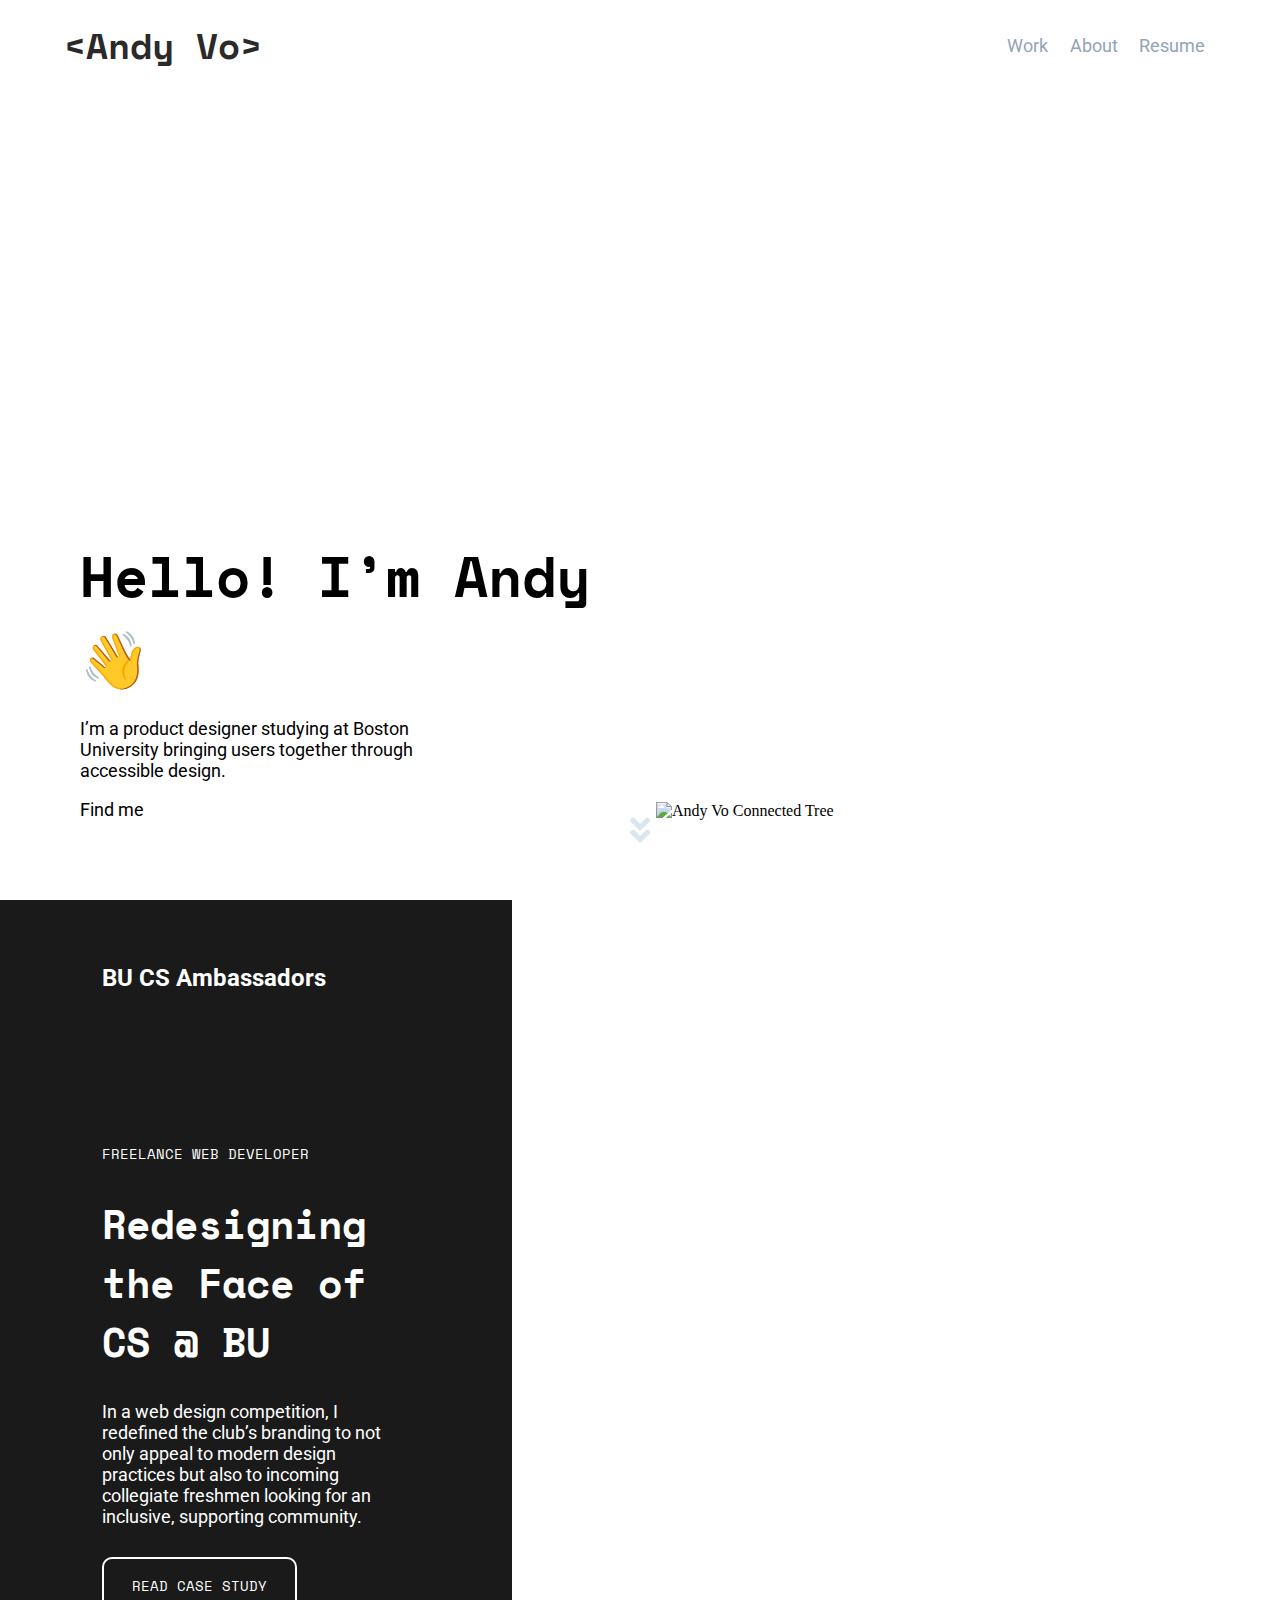
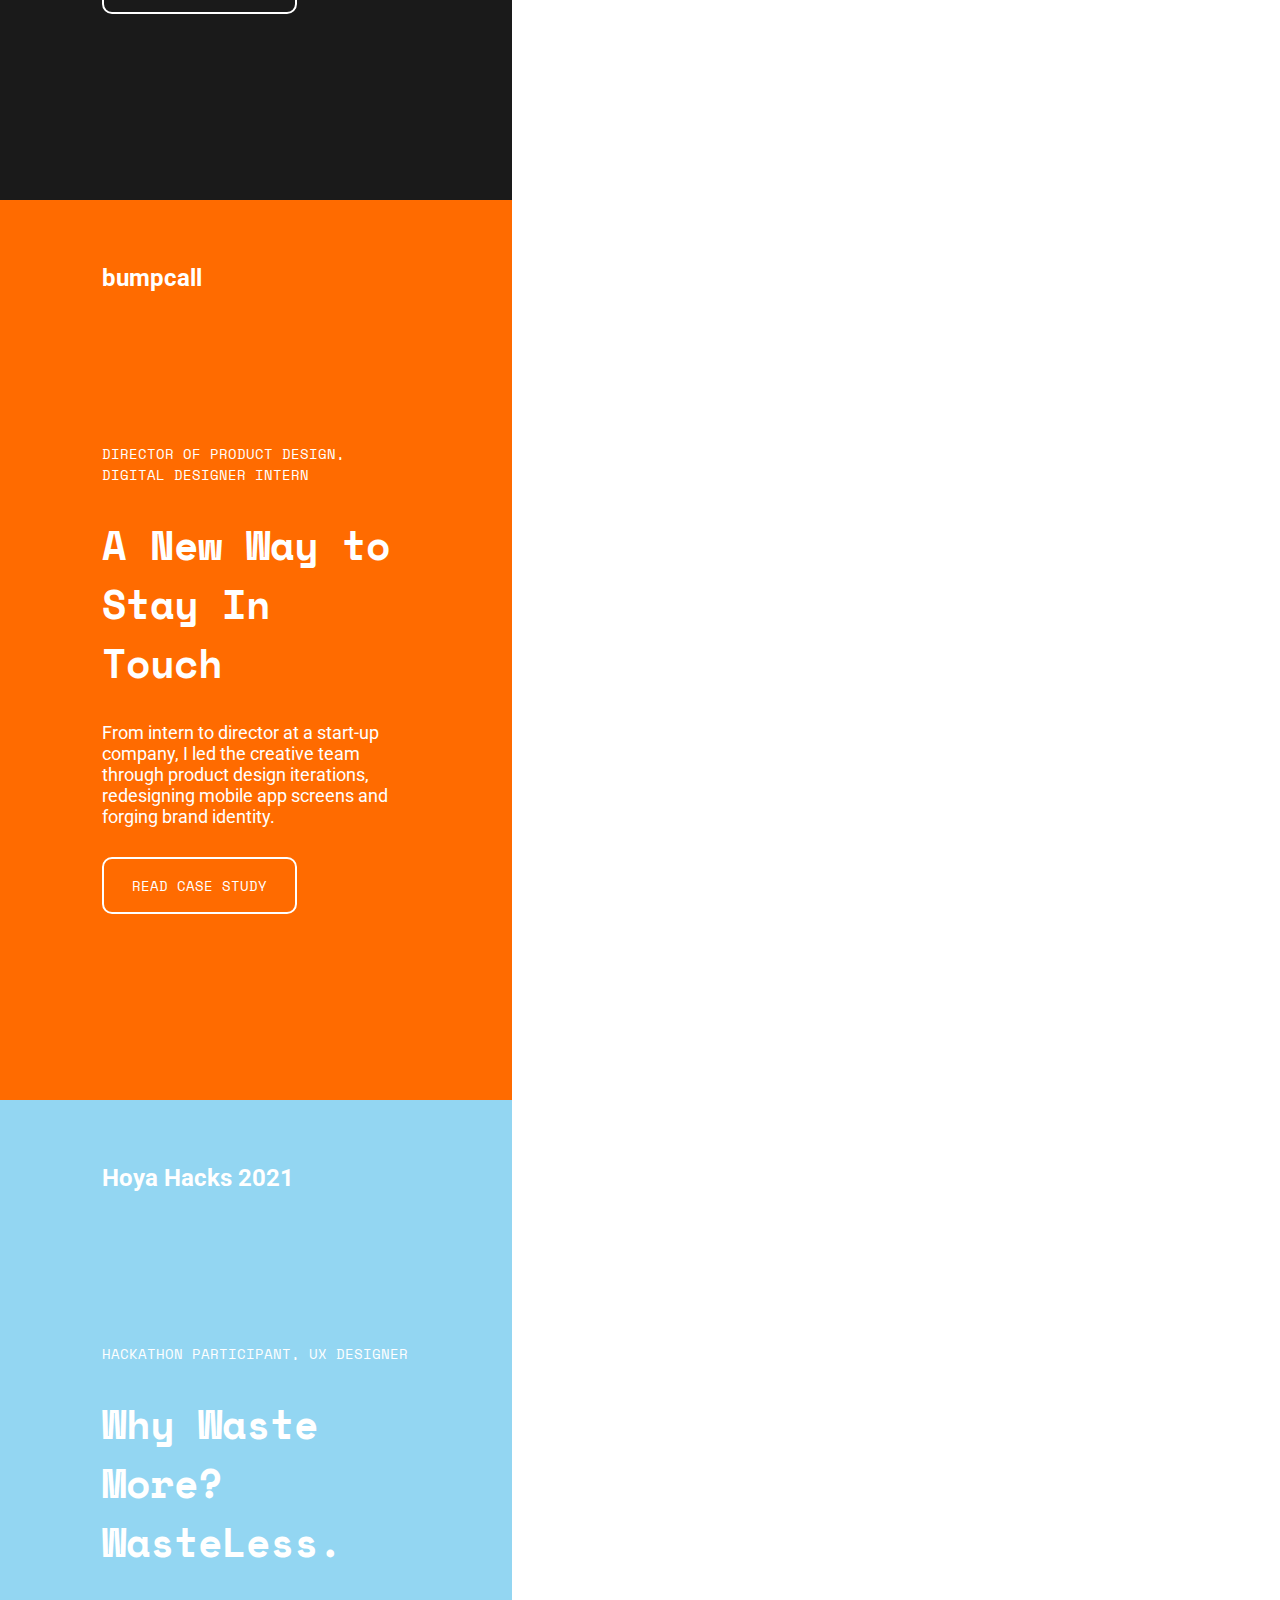
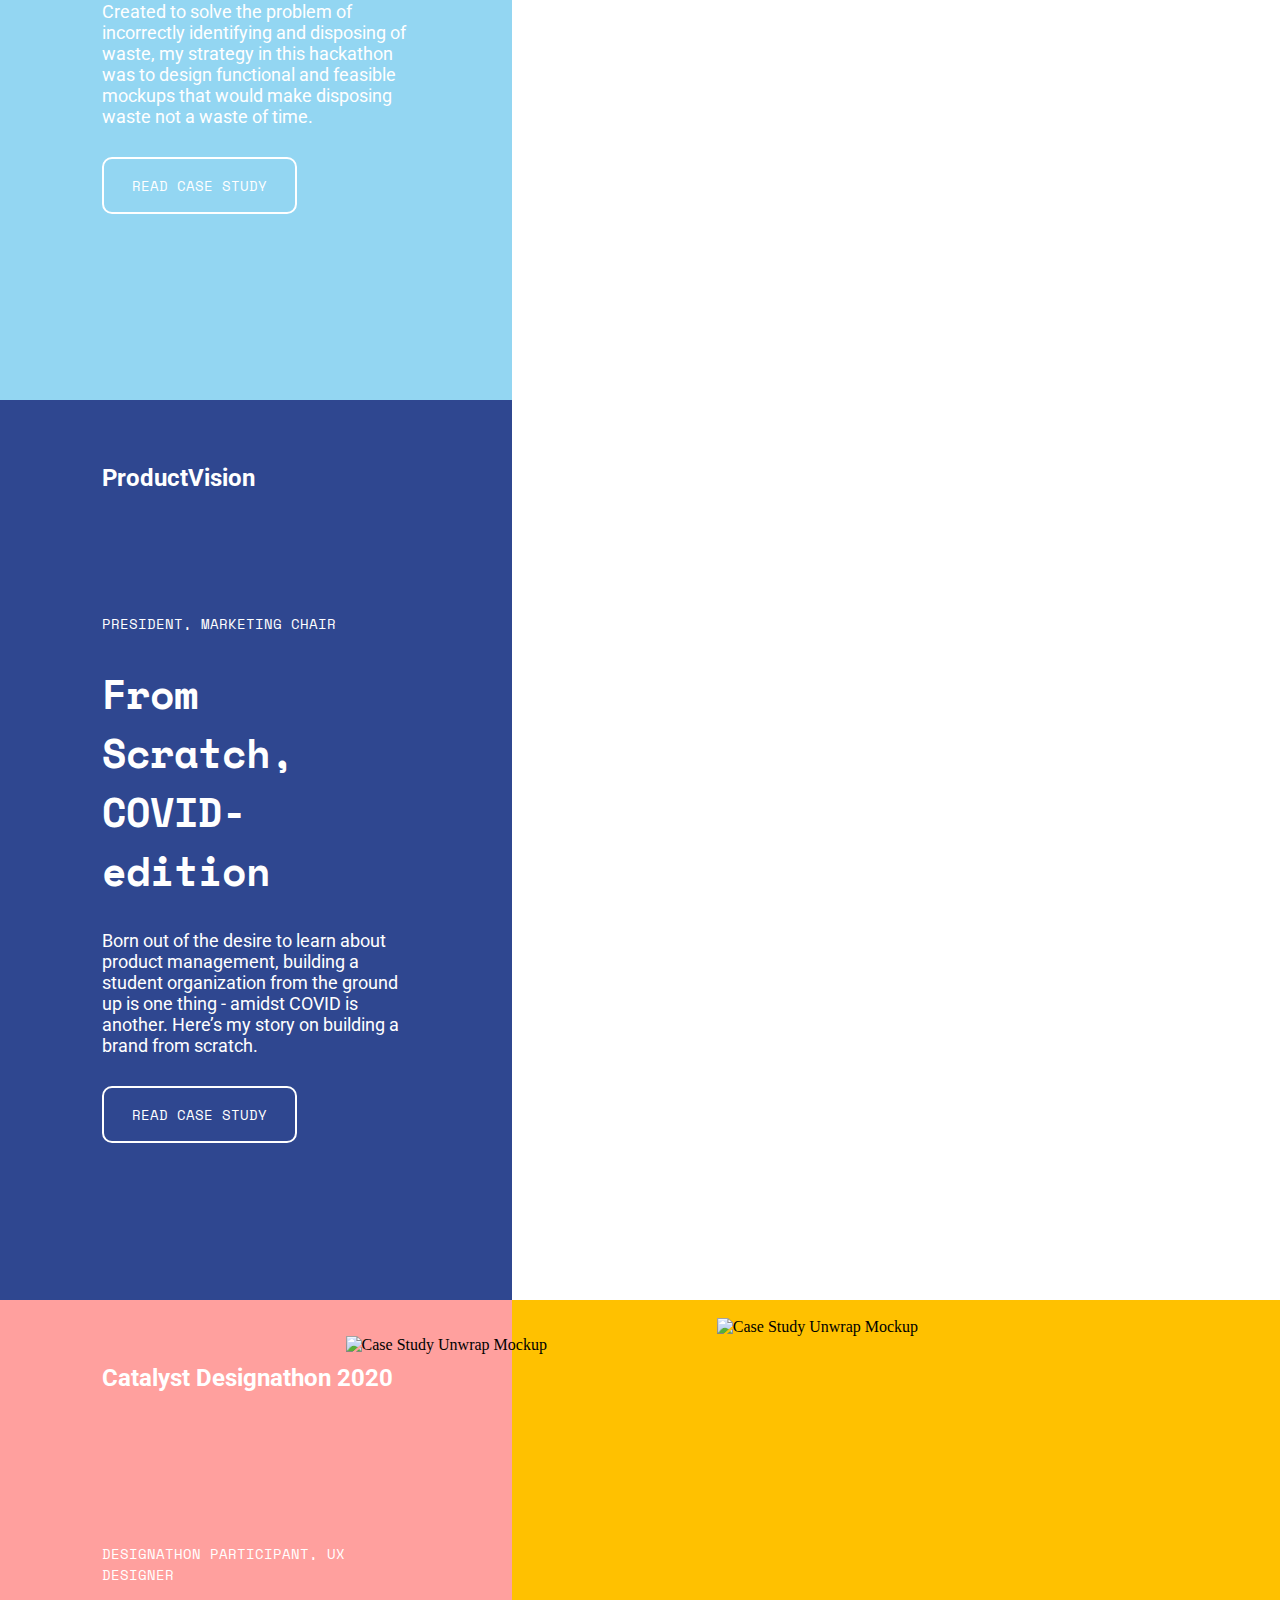
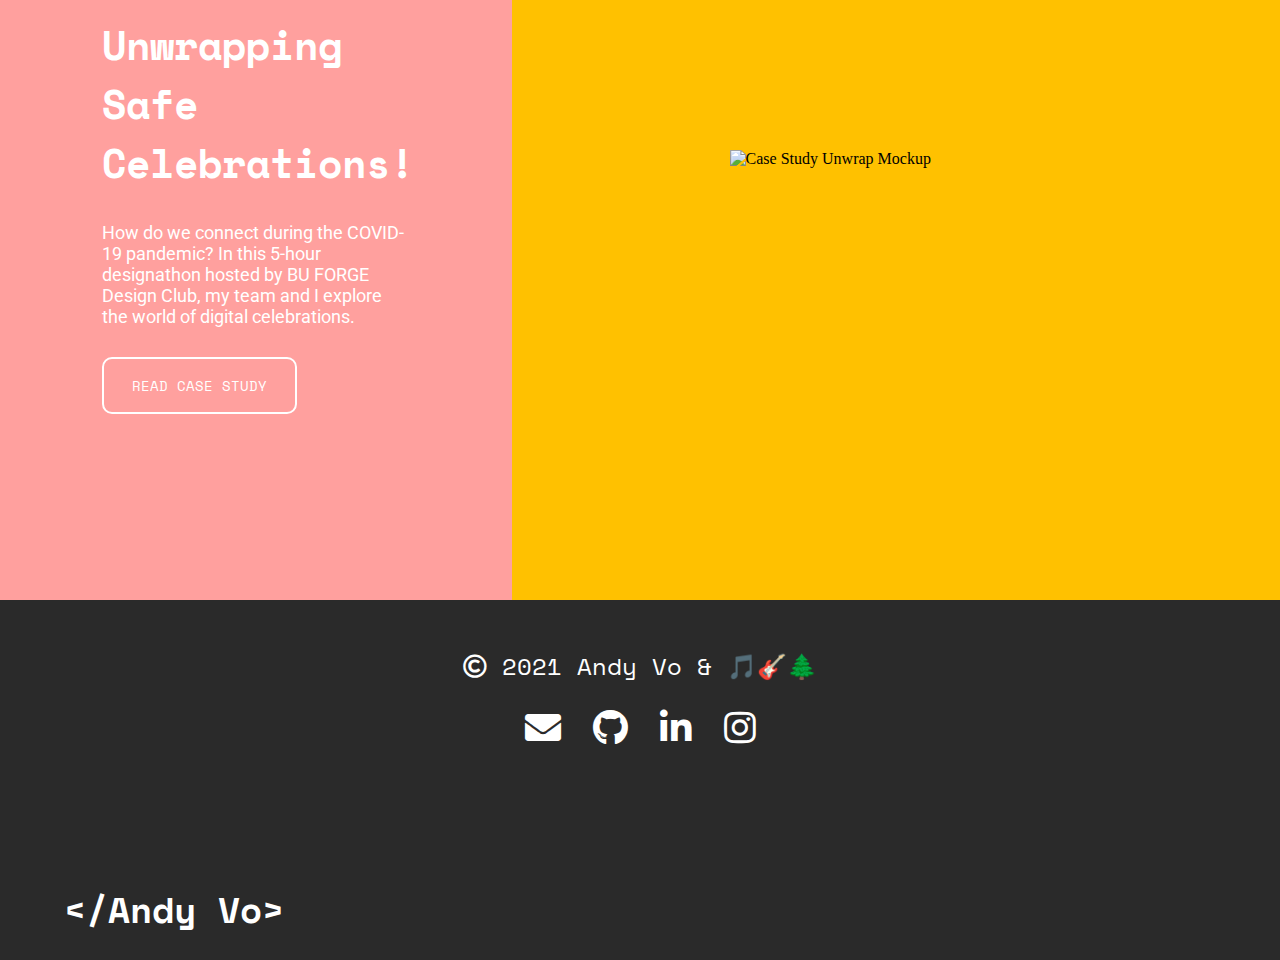
==== static/html/index.html @ 43b3dcf6 "footer++" ====
<!DOCTYPE html>
<html lang="en">
<head>
    <meta charset="UTF-8">
    <meta http-equiv="X-UA-Compatible" content="IE=edge">
    <meta name="viewport" content="width=device-width, initial-scale=1.0">
    <title>Andy Vo</title>
    <meta name="description" content="Andy Vo is a Product/UX Designer and Front-End Developer studying Computer Science at Boston University, passionate about creating experiences that bring users together through accessible design.">
    <!-- facebook tags -->
    <meta property="og:title" content="Andy Vo">
    <meta property="og:description" content="Andy Vo is a Product/UX Designer and Front-End Developer studying Computer Science at Boston University, passionate about creating experiences that bring users together through accessible design.">
    <meta property="og:image" content="https://drive.google.com/file/d/1u5vTQn9-uYoThbWux5g0MjbHYaKIH7hP/view?usp=sharing">
    <!-- twitter tags -->
    <meta name="twitter:card" content="summary_large_image">
    <meta property="twitter:title" content="Andy Vo">
    <meta property="twitter:description" content="Andy Vo is a Product/UX Designer and Front-End Developer studying Computer Science at Boston University, passionate about creating experiences that bring users together through accessible design.">
    <meta property="twitter:image" content="https://drive.google.com/file/d/17TrFxM-U0b-KrE-b91iDm38GZYnRolYh/view?usp=sharing">
    <!-- for mobile themes i think -->
    <meta name="theme-color" content="#2A2A2A">

    <!-- main css -->
    <link rel="stylesheet" href="/static/css/main.css">
    <!-- space mono and roboto pairing -->
    <link rel="preconnect" href="https://fonts.gstatic.com">
    <link href="https://fonts.googleapis.com/css2?family=Roboto:wght@400;700&family=Space+Mono:wght@400;700&display=swap" rel="stylesheet">
    <!-- favicon stuffs -->
    <link rel="shortcut icon" type="image/png" href="/images/andyvo_logo.png">
    <link rel="apple-touch-icon" type="image/png" href="/images/andyvo_logo.png">
    <link rel="mask-icon" type="image/png" href="/images/andyvo_logo.png">

    <link rel="stylesheet" href="https://cdnjs.cloudflare.com/ajax/libs/font-awesome/5.13.0/css/all.min.css">
</head>
<body>
    <nav>
        <!-- andy vo html tag logo -->
        <div class="logo">
            <a href="#">&lt;Andy Vo&gt;</a>
        </div>
        <div class="hamburger">
            <div class="hamburgerline1"></div>
            <div class="hamburgerline2"></div>
            <div class="hamburgerline3"></div>
        </div>
        <ul class="menu">
            <li class="item"><a href="/static/html/work.html">Work</a></li>
            <li class="item"><a href="/static/html/about.html">About</a></li>
            <li class="item"><a href="#">Resume</a></li>
        </ul>
    </nav>

    <section class="hero">
        <div class="hero_text">
            <h1>Hello! I’m Andy 👋</h1>
            <br>
            <div class="hero_subtext">
                <p>I’m a product designer studying at Boston University bringing users together through accessible design.</p>
                <br>
                <!-- animated typewriter effect for fun -->
                <p>Find me <span class="typewriter" data-wait="3000" data-words='["climbing trees!", "programming web and mobile apps!", "turning imagination into creation!", "cooking for my food insta!", "exploring Figma, Boston, and the world!"]'></span></p>
            </div>
        </div>
        <div class="hero_img">
            <img src="/images/full_tree.svg" type="image/svg" alt="Andy Vo Connected Tree">
        </div>
        <!-- click to scroll to first casestudy -->
        <div class="scrollDown"><a href="#study1"><i class="fas fa-angle-double-down"></i></a></div>
    </section>

    <section class="casestudy" id="study1">
        <div class="casestudy_info" id="study1_card">
            <h4>BU CS Ambassadors</h4>
            <div class="casestudy_info_card_padding">
                <div class="casestudy_info_card">
                    <h5 class="casestudy_position">Freelance Web Developer</h5>
                    <h2 class="casestudy_title">Redesigning the Face of CS @ BU</h2>
                    <p class="casestudy_summary">In a web design competition, I redefined the club’s branding to not only appeal to modern design practices but also to incoming collegiate freshmen looking for an inclusive, supporting community.</p>
                    <button class="casestudy_btn" type="button" id="casestudy_bucsa"><h5>Read Case Study</h5></button>
                </div>
            </div>
        </div>
    </section>

    <section class="casestudy" id="study2">
        <div class="casestudy_info" id="study2_card">
            <h4>bumpcall</h4>
            <div class="casestudy_info_card_padding">
                <div class="casestudy_info_card">
                    <h5 class="casestudy_position">Director of Product Design, Digital Designer Intern</h5>
                    <h2 class="casestudy_title">A New Way to Stay In Touch</h2>
                    <p class="casestudy_summary">From intern to director at a start-up company, I led the creative team through product design iterations, redesigning mobile app screens and forging brand identity.</p>
                    <button class="casestudy_btn" type="button" id="casestudy_bumpcall"><h5>Read Case Study</h5></button>
                </div>
            </div>
        </div>
    </section>

    <section class="casestudy" id="study3">
        <div class="casestudy_info" id="study3_card">
            <h4>Hoya Hacks 2021</h4>
            <div class="casestudy_info_card_padding">
                <div class="casestudy_info_card">
                    <h5 class="casestudy_position">Hackathon Participant, UX Designer</h5>
                    <h2 class="casestudy_title">Why Waste More? WasteLess.</h2>
                    <p class="casestudy_summary">Created to solve the problem of incorrectly identifying and disposing of waste, my strategy in this hackathon was to design functional and feasible mockups that would make disposing waste not a waste of time.</p>
                    <button class="casestudy_btn" type="button" id="casestudy_wasteless"><h5>Read Case Study</h5></button>
                </div>
            </div>
        </div>
    </section>

    <section class="casestudy" id="study4">
        <div class="casestudy_info" id="study4_card">
            <h4>ProductVision</h4>
            <div class="casestudy_info_card_padding">
                <div class="casestudy_info_card">
                    <h5 class="casestudy_position">President, Marketing Chair</h5>
                    <h2 class="casestudy_title">From Scratch, COVID-edition</h2>
                    <p class="casestudy_summary">Born out of the desire to learn about product management, building a student organization from the ground up is one thing - amidst COVID is another. Here’s my story on building a brand from scratch.</p>
                    <button class="casestudy_btn" type="button" id="casestudy_productvision"><h5>Read Case Study</h5></button>
                </div>
            </div>
        </div>
    </section>

    <section class="casestudy" id="study5">
        <div class="casestudy_info" id="study5_card">
            <h4>Catalyst Designathon 2020</h4>
            <div class="casestudy_info_card_padding">
                <div class="casestudy_info_card">
                    <h5 class="casestudy_position">Designathon Participant, UX Designer</h5>
                    <h2 class="casestudy_title">Unwrapping Safe Celebrations!</h2>
                    <p class="casestudy_summary">How do we connect during the COVID-19 pandemic? In this 5-hour designathon hosted by BU FORGE Design Club, my team and I explore the world of digital celebrations.</p>
                    <button class="casestudy_btn" type="button" id="casestudy_unwrap"><h5>Read Case Study</h5></button>
                </div>
            </div>
        </div>
        <!-- parallax rellax -->
        <div class="casestudy_unwrap_pic unwrap_phone1 rellax" data-rellax-speed="-2">
            <img src="/images/unwrap_phone1.png" alt="Case Study Unwrap Mockup">
        </div>
        <div class="casestudy_unwrap_pic unwrap_phone2 rellax" data-rellax-speed="-2">
            <img src="/images/unwrap_phone2.png" alt="Case Study Unwrap Mockup">
        </div>
        <div class="casestudy_unwrap_pic unwrap_phone3 rellax" data-rellax-speed="-2">
            <img src="/images/unwrap_phone3.png" alt="Case Study Unwrap Mockup">
        </div>
    </section>

    <footer>
        <div class="copyright">
            <p class="copyright_text"><i class="far fa-copyright"></i> 2021 Andy Vo & 🎵🎸🌲</p>
            <div class="socials">
                <a href="mailto:andyvo@bu.edu" class="social_link mail" target="_blank"><i class="fas fa-envelope"></i></a>
                <a href="https://github.com/andyyvo/avoportfolio" class="social_link github"><i class="fab fa-github"></i></a>
                <a href="https://www.linkedin.com/in/andyyvo/" class="social_link linkedin" target="_blank"><i class="fab fa-linkedin-in"></i></a>
                <a href="https://www.instagram.com/andyy.vo/" class="social_link insta" target="_blank"><i class="fab fa-instagram"></i></a>
            </div>
        </div>
        <!-- closing html tag as logo -->
        <div class="logo">
            <a href="#">&lt;/Andy Vo&gt;</a>
        </div>
    </footer>

    <script src="/static/js/script.js"></script>
    <script src="/static/js/pages.js"></script>
    <script src="/static/js/rellax.min.js"></script>
    <script src="/static/js/rellax_script.js"></script>
</body>
</html>
---- static/css/main.css ----
.hero {
  width: 100%;
  height: 90vh;
  max-height: 90vh;
  padding: 0 5rem 5rem;
  display: flex;
  align-items: flex-end;
  z-index: 2;
}

.hero_text {
  width: 45vw;
}

.hero_subtext {
  width: 32vw;
}

.hero_img {
  text-align: center;
}

.hero_img img {
  width: 80%;
  height: auto;
  user-select: none;
  -moz-user-select: none;
  -webkit-user-drag: none;
  -webkit-user-select: none;
  pointer-events: none;
}

@media screen and (min-width: 1600px) {
  .hero_img {
    width: 80%;
    height: auto;
  }
}

.typewriter > .typewriter_text {
  border-right: 0.2rem solid #2A2A2A;
}

.scrollDown {
  position: absolute;
  font-size: 2rem;
  color: #DAE5F1;
  bottom: 50px;
  margin-left: auto;
  margin-right: auto;
  left: 0;
  right: 0;
  text-align: center;
  animation: chevronFade 2s ease-in-out infinite;
}

.scrollDown a, .scrollDown a:visited {
  text-decoration: none;
  color: #DAE5F1;
}

@keyframes chevronFade {
  0% {
    opacity: 0;
    bottom: 50px;
  }
  20% {
    opacity: 1;
  }
  100% {
    opacity: 0;
    bottom: 40px;
  }
}

@media screen and (max-width: 1023px) {
  .scrollDown {
    display: none;
  }
  .hero {
    display: block;
  }
  .hero_text, .hero_subtext {
    width: 100%;
  }
  .hero_img {
    margin-top: 2rem;
  }
  .hero_img img {
    max-width: 60%;
  }
}

@media screen and (max-width: 879px) {
  .hero_img img {
    max-width: 65%;
  }
}

.casestudy {
  background-color: #FFF;
  width: 100%;
  height: 100vh;
  position: relative;
}

#study1 {
  background-image: url(/images/casestudy_bucsa.png);
  background-attachment: fixed;
  background-repeat: no-repeat;
  background-size: cover;
  background-position: right;
  pointer-events: none;
  z-index: 2;
}

#study2 {
  background-image: url(/images/casestudy_bumpcall.png);
  background-attachment: fixed;
  background-repeat: no-repeat;
  background-size: cover;
  background-position: right;
  pointer-events: none;
  z-index: 2;
}

#study3 {
  background-image: url(/images/casestudy_wasteless.png);
  background-attachment: fixed;
  background-repeat: no-repeat;
  background-size: cover;
  background-position: right;
  pointer-events: none;
  z-index: 2;
}

#study4 {
  background-image: url(/images/casestudy_productvision.png);
  background-attachment: fixed;
  background-repeat: no-repeat;
  background-size: cover;
  background-position: right;
  pointer-events: none;
  z-index: 2;
}

#study5 {
  background-color: #FFC100;
  background-attachment: fixed;
  background-repeat: no-repeat;
  background-size: cover;
  background-position: right;
  pointer-events: none;
  z-index: 1;
  overflow-x: hidden;
  overflow-y: hidden;
}

.casestudy_info {
  pointer-events: all;
  position: absolute;
  width: 40vw;
  height: 100%;
  padding: 5% 8%;
}

#study1_card {
  background-color: #1A1A1A;
  color: #FFF;
}

#study2_card {
  background-color: #FF6B00;
  color: #FFF;
}

#study3_card {
  background-color: rgba(135, 209, 241, 0.9);
  color: #FFF;
}

#study4_card {
  background-color: #2F4790;
  color: #FFF;
}

#study5_card {
  background-color: #FFA09E;
  color: #FFF;
}

.casestudy_info_card_padding {
  width: 100%;
  height: 100%;
  display: flex;
  align-items: center;
}

.casestudy_info_card *:not(:last-child) {
  margin-bottom: 1.875rem;
}

.casestudy_btn {
  background-color: transparent;
  border: 2px solid #FFF;
  border-radius: 10px;
  padding: 1rem 1.75rem;
  text-align: center;
  display: inline-block;
  color: #FFF;
  cursor: pointer;
  transition: all 200ms ease-in;
}

.casestudy_btn:hover, .casestudy_btn:focus {
  background-color: #FFF;
  color: #2A2A2A;
  box-shadow: 0px 10px 15px rgba(100, 100, 100, 0.25);
}

.casestudy_btn:hover h5, .casestudy_btn:focus h5 {
  font-weight: 700;
}

.casestudy_unwrap_pic {
  position: absolute;
  display: block;
}

.casestudy_unwrap_pic img {
  width: 36rem;
  height: auto;
}

.unwrap_phone1 {
  top: 2%;
  left: 56%;
}

.unwrap_phone2 {
  top: 4%;
  left: 27%;
}

.unwrap_phone3 {
  top: 50%;
  left: 57%;
}

@media screen and (min-width: 1600px) {
  .casestudy_unwrap_pic > img {
    width: 50rem;
  }
}

@media screen and (max-width: 1023px) {
  .casestudy_info {
    width: 100%;
  }
  #study1_card {
    background-color: rgba(26, 26, 26, 0.85);
  }
  #study2_card {
    background-color: rgba(255, 107, 0, 0.8);
  }
  #study3_card {
    background-color: rgba(135, 209, 241, 0.9);
  }
  #study4_card {
    background-color: rgba(47, 71, 144, 0.8);
  }
  #study5 {
    background-image: url(/images/casestudy_unwrap.png);
    z-index: 2;
  }
  #study5 .casestudy_unwrap_pic, #study5 .unwrap_phone1, #study5 .unwrap_phone2, #study5 .unwrap_phone3 {
    display: none;
  }
  #study5_card {
    background-color: rgba(255, 160, 158, 0.8);
  }
}

* {
  box-sizing: border-box;
  padding: 0;
  margin: 0;
  min-width: 0;
  min-height: 0;
}

html {
  scroll-behavior: smooth;
  overflow-x: hidden;
}

body {
  overflow-x: hidden;
}

h1 {
  font-family: "Space Mono", monospace;
  font-size: 3.5rem;
  font-weight: 700;
}

h2 {
  font-family: "Space Mono", monospace;
  font-size: 2.5rem;
  font-weight: 700;
}

@media screen and (min-width: 1600px) {
  h2 {
    font-size: 3rem;
  }
}

h3 {
  font-family: "Roboto", sans-serif;
  font-size: 2.25rem;
  font-weight: 400;
}

h4 {
  font-family: "Roboto", sans-serif;
  font-size: 1.5rem;
  font-weight: 700;
}

h5 {
  font-family: "Space Mono", monospace;
  font-size: 0.875rem;
  font-weight: 400;
  text-transform: uppercase;
}

p {
  font-family: "Roboto", sans-serif;
  font-size: 1.125rem;
  font-weight: 400;
}

nav {
  min-height: 80px;
  height: 10vh;
  display: flex;
  justify-content: space-around;
  align-items: center;
  background-color: #FFF;
  gap: 40rem;
  padding: 0 5%;
}

nav li {
  list-style: none;
  font-family: "Roboto", sans-serif;
  font-size: 1.125rem;
  font-weight: 400;
}

nav li a, nav li a:visited {
  text-decoration: none;
  color: #93A3B7;
}

nav .logo a, nav .logo a:visited {
  text-decoration: none;
  color: #2A2A2A;
}

.menu li a {
  transition: all 200ms ease-in;
}

.menu li a:hover, .menu li a:focus {
  color: #3D75B7;
}

.item.active {
  font-weight: 700;
}

.item.active a {
  color: #2A2A2A;
}

.logo {
  font-family: "Space Mono", monospace;
  font-size: 2.25rem;
  font-weight: 700;
  width: 40%;
}

.menu {
  display: flex;
  justify-content: space-around;
  width: 30%;
}

.hamburger {
  display: none;
  cursor: pointer;
}

.hamburger div {
  width: 40px;
  height: 4px;
  background-color: #2A2A2A;
  margin: 5px;
  transition: all 0.5s ease;
}

@media screen and (max-width: 1023px) {
  nav {
    gap: 0;
  }
  .logo {
    width: 100%;
  }
  .menu {
    position: absolute;
    width: 100%;
    height: 90vh;
    top: 10vh;
    background-color: #2A2A2A;
    display: flex;
    flex-direction: column;
    align-items: center;
    transform: translateX(100%);
    transition: transform 0.5s ease-in;
  }
  .menu li {
    opacity: 0;
  }
  .menu li a {
    color: #FFF;
    font-weight: 700;
    text-decoration: none;
    transition: all 300ms ease-in;
  }
  .menu li a:hover, .menu li a:focus {
    color: #FFF;
    text-decoration: underline;
  }
  .hamburger {
    display: block;
  }
}

.nav-active {
  transform: translateX(0%);
}

@keyframes navLinkFade {
  from {
    opacity: 0;
    transform: translateX(50px);
  }
  to {
    opacity: 1;
    transform: translateX(0px);
  }
}

.toggle .hamburgerline1 {
  transform: rotate(-45deg) translate(-5px, 6px);
}

.toggle .hamburgerline2 {
  opacity: 0;
}

.toggle .hamburgerline3 {
  transform: rotate(45deg) translate(-6px, -7px);
}

footer {
  position: relative;
  width: 100%;
  height: 40vh;
  background-color: #2A2A2A;
  color: #FFF;
  padding: 3rem 5% 0;
}

footer .logo {
  width: auto;
  position: absolute;
  bottom: 1.5rem;
}

footer a, footer a:visited {
  text-decoration: none;
  color: #FFF;
  font-feature-settings: "calt" 0;
}

.copyright {
  text-align: center;
}

.copyright p {
  font-size: 1.5rem;
}

.copyright_text {
  font-family: "Space Mono", monospace;
  margin-bottom: 1.5rem;
}

.socials {
  display: flex;
  align-items: center;
  justify-content: center;
  font-size: 2.25rem;
  gap: 2rem;
}

.social_link {
  transition: all 200ms ease;
}

.social_link:hover {
  transform: scale(1.25);
  text-shadow: 0px 10px 15px rgba(120, 120, 120, 0.35);
}

.social_link.mail:hover {
  color: #FF7262;
}

.social_link.github:hover {
  color: #FCCC63;
}

.social_link.linkedin:hover {
  color: #1ABCFE;
}

.social_link.insta:hover {
  color: #A259FF;
}

@media screen and (max-width: 1023px) {
  footer .logo {
    font-size: 1.5rem;
  }
  .copyright p {
    font-size: 2vw;
  }
}
/*# sourceMappingURL=main.css.map */
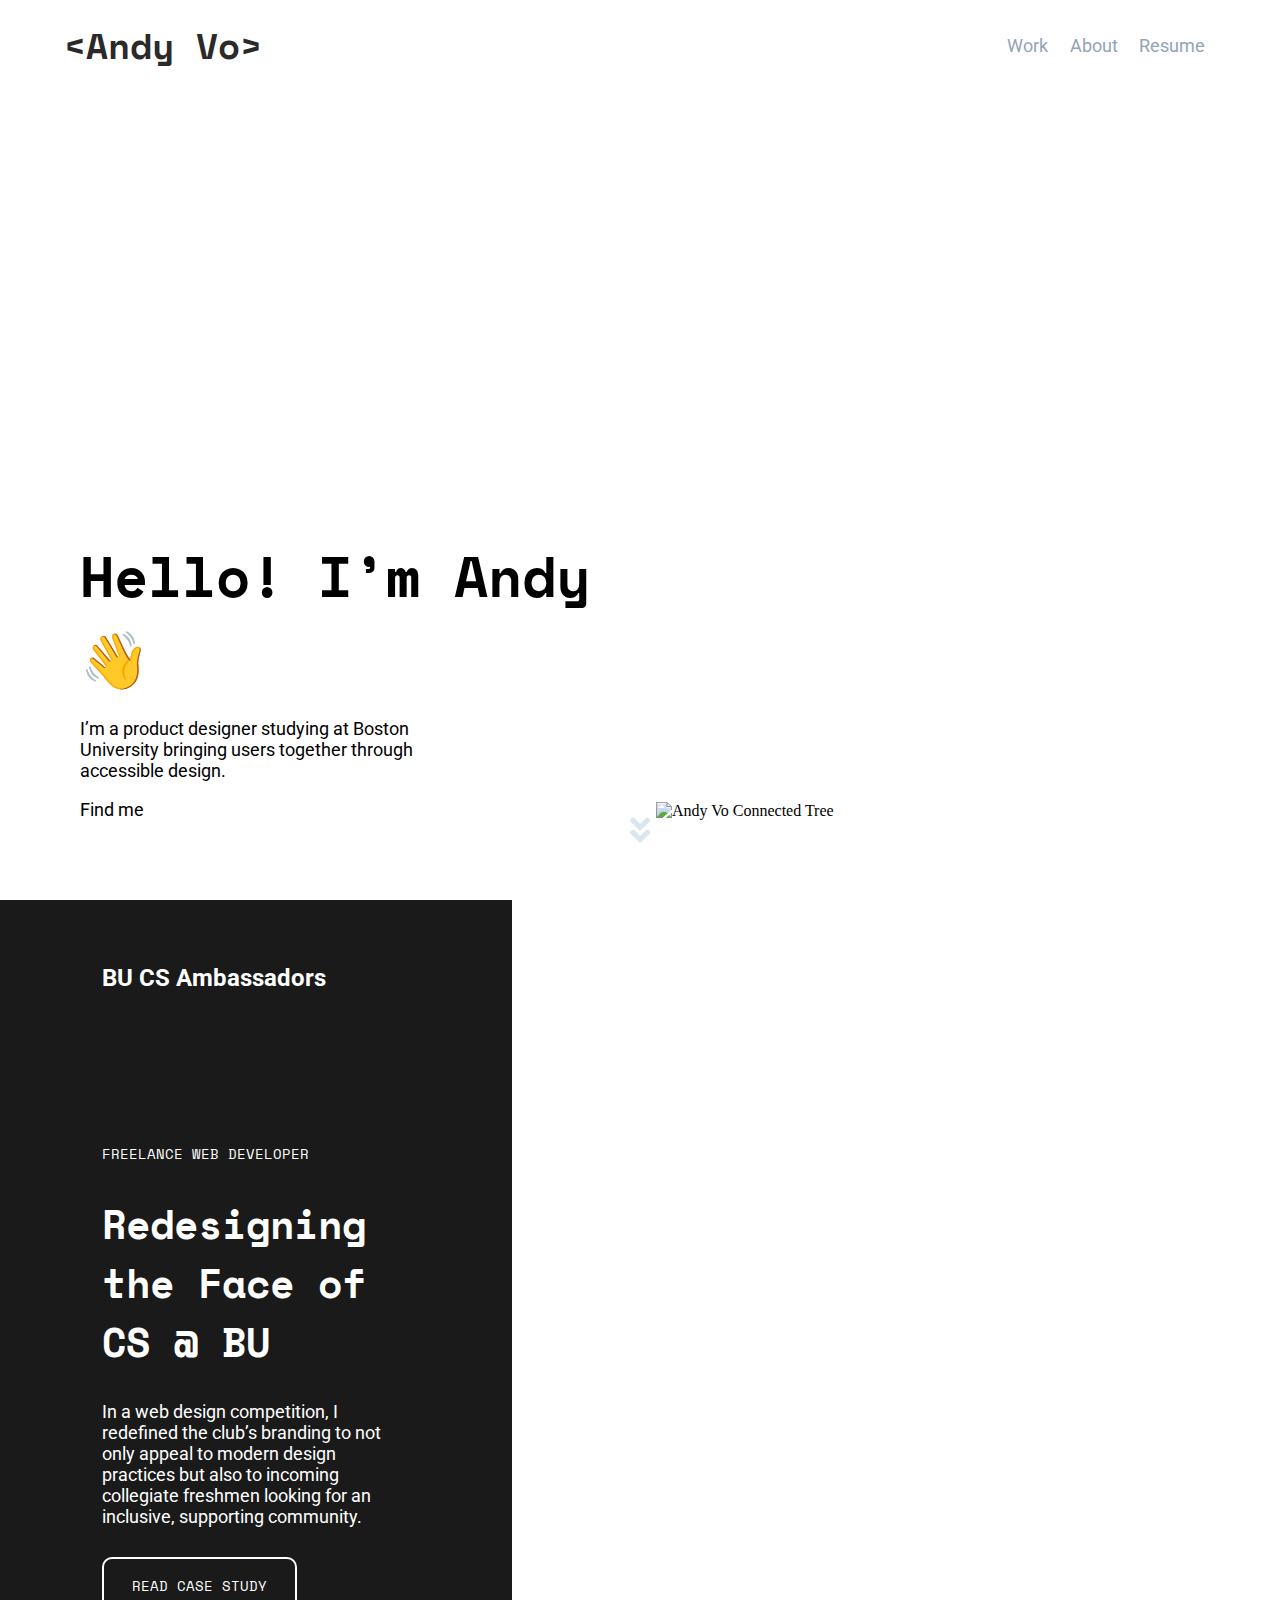
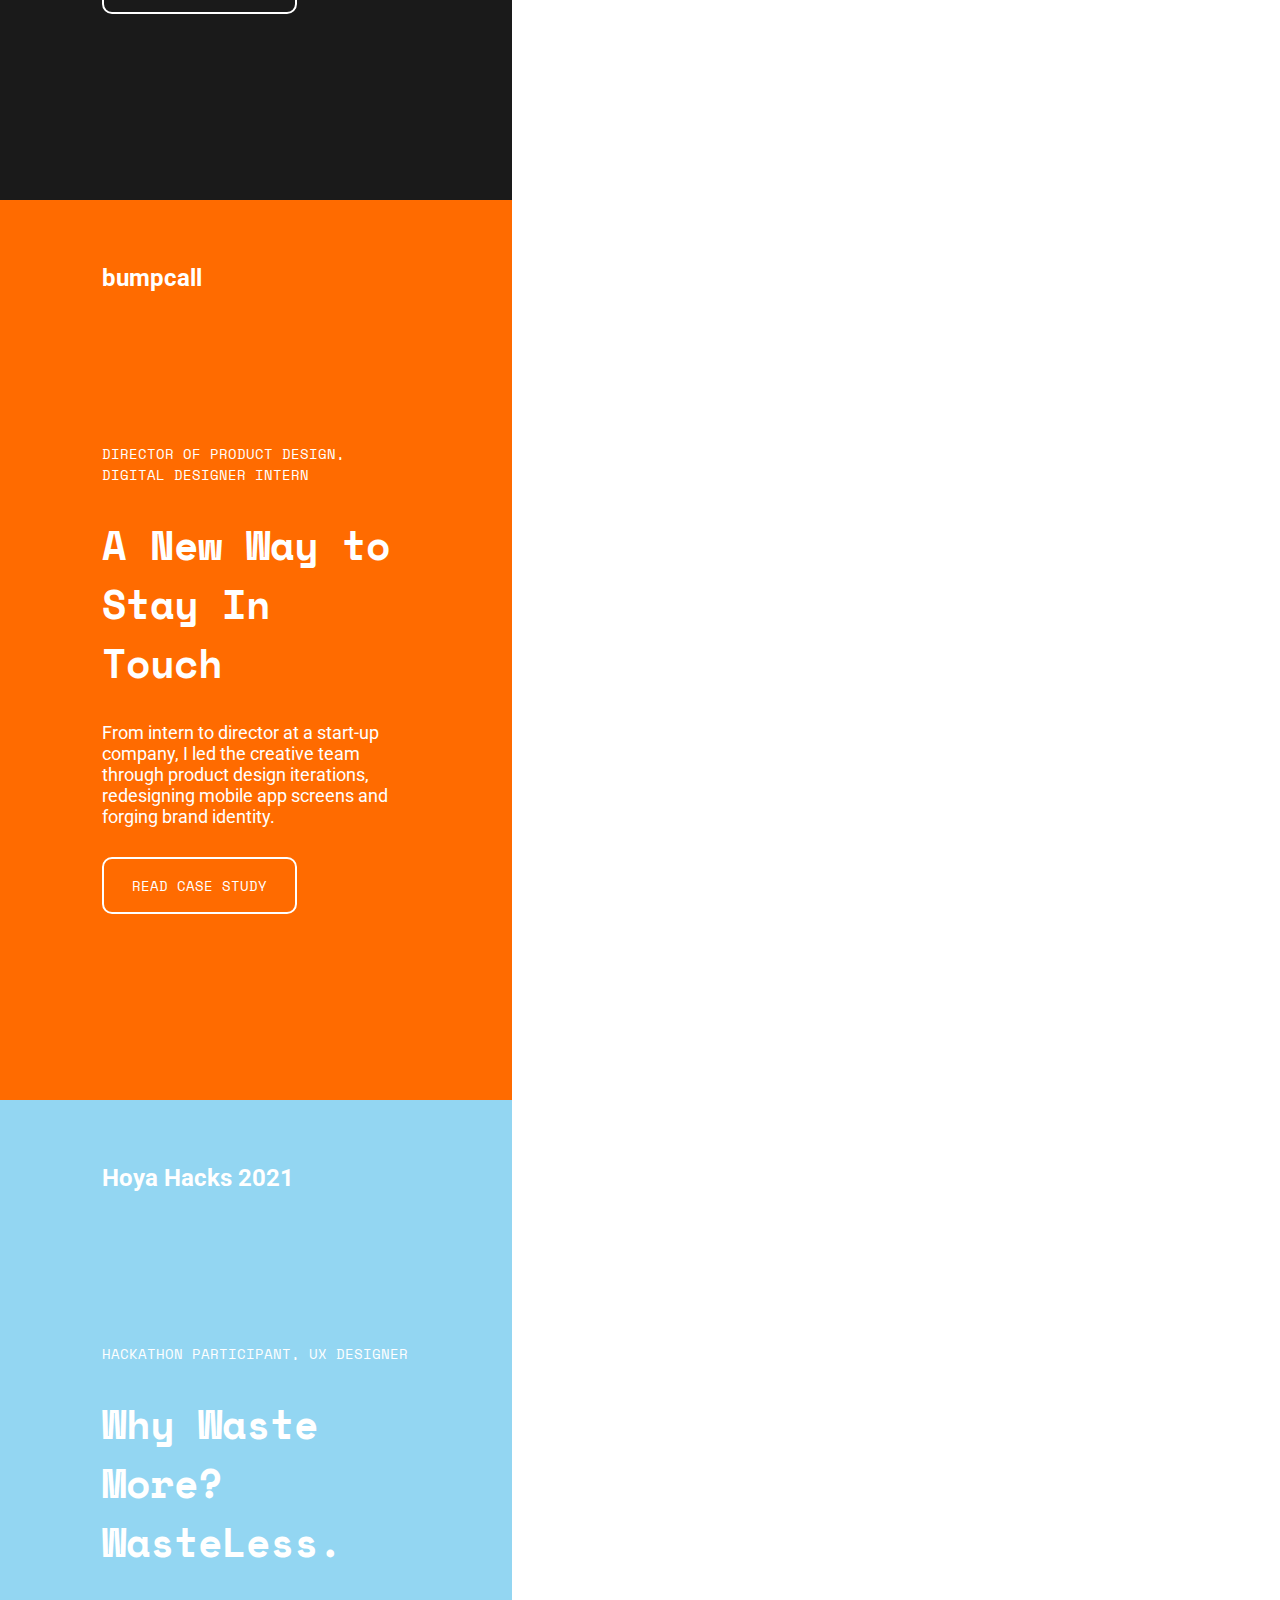
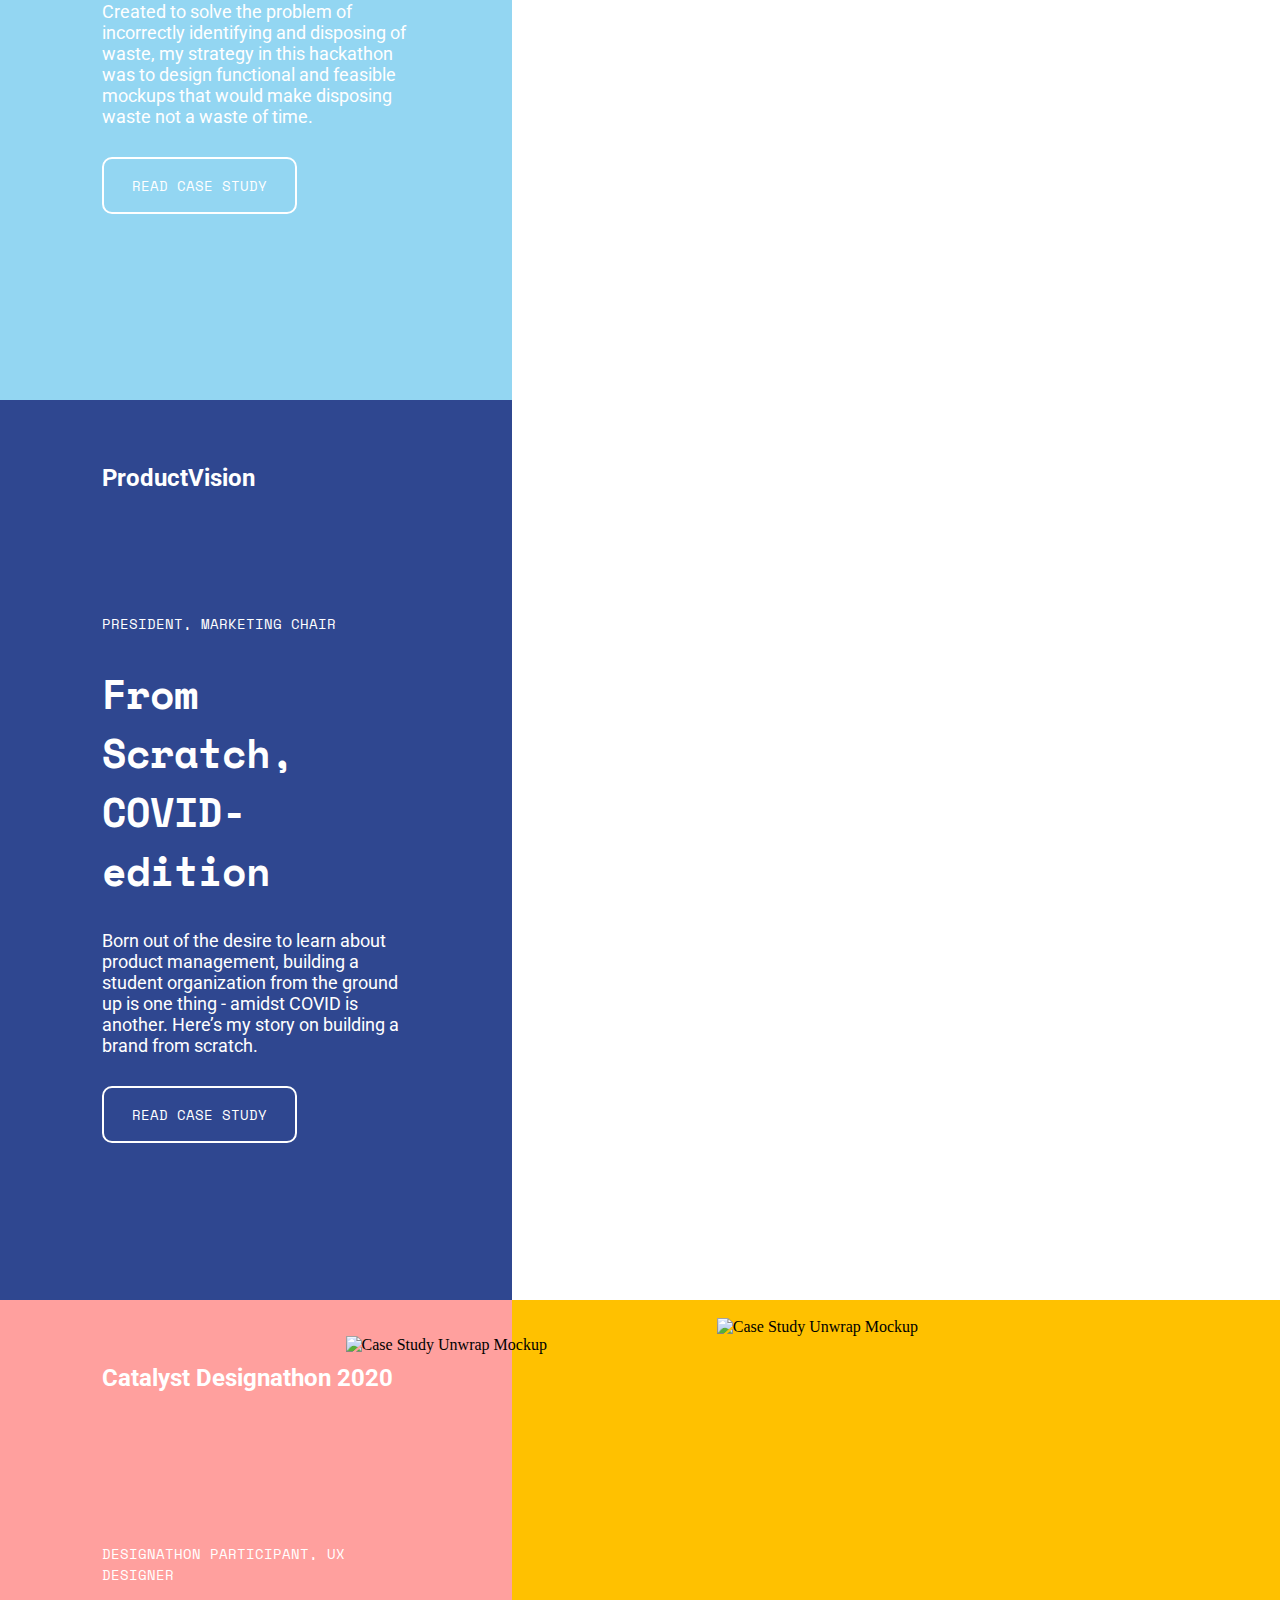
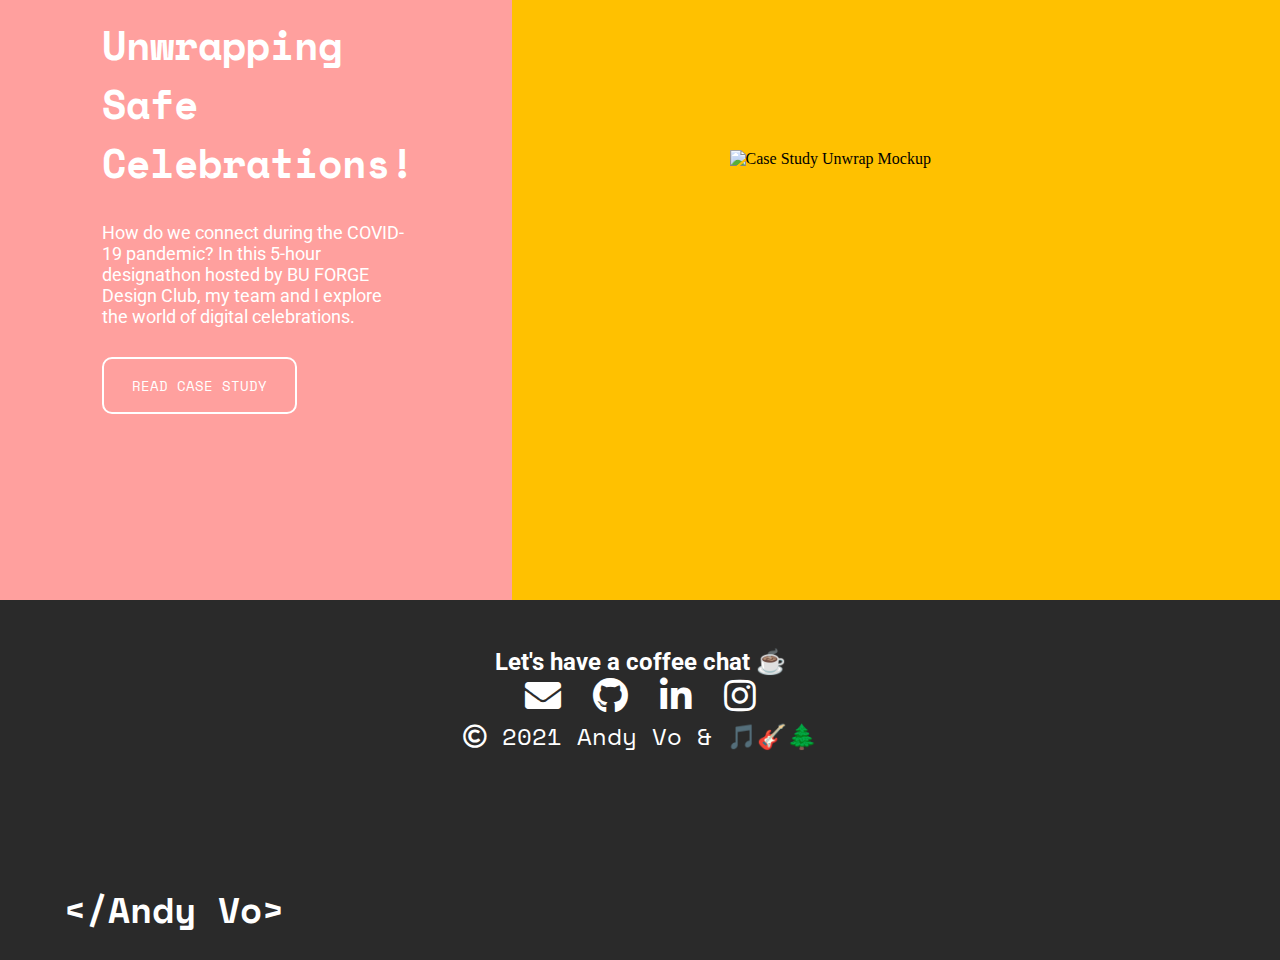
==== commit 2054561b: "small style edits" ====
--- a/static/html/index.html
+++ b/static/html/index.html
@@ -44,117 +44,132 @@
         <ul class="menu">
             <li class="item"><a href="/static/html/work.html">Work</a></li>
             <li class="item"><a href="/static/html/about.html">About</a></li>
-            <li class="item"><a href="#">Resume</a></li>
+            <li class="item"><a href="/static/html/resume.html">Resume</a></li>
         </ul>
     </nav>
 
-    <section class="hero">
-        <div class="hero_text">
-            <h1>Hello! I’m Andy 👋</h1>
-            <br>
-            <div class="hero_subtext">
-                <p>I’m a product designer studying at Boston University bringing users together through accessible design.</p>
+    <main>
+        <section class="hero">
+            <div class="hero_text">
+                <h1>Hello! I’m Andy 👋</h1>
                 <br>
-                <!-- animated typewriter effect for fun -->
-                <p>Find me <span class="typewriter" data-wait="3000" data-words='["climbing trees!", "programming web and mobile apps!", "turning imagination into creation!", "cooking for my food insta!", "exploring Figma, Boston, and the world!"]'></span></p>
-            </div>
-        </div>
-        <div class="hero_img">
-            <img src="/images/full_tree.svg" type="image/svg" alt="Andy Vo Connected Tree">
-        </div>
-        <!-- click to scroll to first casestudy -->
-        <div class="scrollDown"><a href="#study1"><i class="fas fa-angle-double-down"></i></a></div>
-    </section>
-
-    <section class="casestudy" id="study1">
-        <div class="casestudy_info" id="study1_card">
-            <h4>BU CS Ambassadors</h4>
-            <div class="casestudy_info_card_padding">
-                <div class="casestudy_info_card">
-                    <h5 class="casestudy_position">Freelance Web Developer</h5>
-                    <h2 class="casestudy_title">Redesigning the Face of CS @ BU</h2>
-                    <p class="casestudy_summary">In a web design competition, I redefined the club’s branding to not only appeal to modern design practices but also to incoming collegiate freshmen looking for an inclusive, supporting community.</p>
-                    <button class="casestudy_btn" type="button" id="casestudy_bucsa"><h5>Read Case Study</h5></button>
+                <div class="hero_subtext">
+                    <p>I’m a product designer studying at Boston University bringing users together through accessible design.</p>
+                    <br>
+                    <!-- animated typewriter effect for fun -->
+                    <p>Find me <span class="typewriter" data-wait="3000" data-words='["climbing trees!", "programming web and mobile apps!", "turning imagination into creation!", "cooking for my food insta!", "exploring Figma, Boston, and the world!"]'></span></p>
                 </div>
             </div>
-        </div>
-    </section>
-
-    <section class="casestudy" id="study2">
-        <div class="casestudy_info" id="study2_card">
-            <h4>bumpcall</h4>
-            <div class="casestudy_info_card_padding">
-                <div class="casestudy_info_card">
-                    <h5 class="casestudy_position">Director of Product Design, Digital Designer Intern</h5>
-                    <h2 class="casestudy_title">A New Way to Stay In Touch</h2>
-                    <p class="casestudy_summary">From intern to director at a start-up company, I led the creative team through product design iterations, redesigning mobile app screens and forging brand identity.</p>
-                    <button class="casestudy_btn" type="button" id="casestudy_bumpcall"><h5>Read Case Study</h5></button>
+            <div class="hero_img">
+                <img src="/images/full_tree.svg" type="image/svg" alt="Andy Vo Connected Tree">
+            </div>
+            <!-- click to scroll to first casestudy -->
+            <div class="scrollDown"><a href="#study1"><i class="fas fa-angle-double-down"></i></a></div>
+        </section>
+    
+        <!-- bucsambassadors -->
+        <section class="casestudy" id="study1">
+            <div class="casestudy_info" id="study1_card">
+                <h4>BU CS Ambassadors</h4>
+                <div class="casestudy_info_card_padding">
+                    <div class="casestudy_info_card">
+                        <h5 class="casestudy_position">Freelance Web Developer</h5>
+                        <h2 class="casestudy_title">Redesigning the Face of CS @ BU</h2>
+                        <p class="casestudy_summary">In a web design competition, I redefined the club’s branding to not only appeal to modern design practices but also to incoming collegiate freshmen looking for an inclusive, supporting community.</p>
+                        <button class="casestudy_btn" type="button" id="casestudy_bucsa"><h5>Read Case Study</h5></button>
+                    </div>
                 </div>
             </div>
-        </div>
-    </section>
-
-    <section class="casestudy" id="study3">
-        <div class="casestudy_info" id="study3_card">
-            <h4>Hoya Hacks 2021</h4>
-            <div class="casestudy_info_card_padding">
-                <div class="casestudy_info_card">
-                    <h5 class="casestudy_position">Hackathon Participant, UX Designer</h5>
-                    <h2 class="casestudy_title">Why Waste More? WasteLess.</h2>
-                    <p class="casestudy_summary">Created to solve the problem of incorrectly identifying and disposing of waste, my strategy in this hackathon was to design functional and feasible mockups that would make disposing waste not a waste of time.</p>
-                    <button class="casestudy_btn" type="button" id="casestudy_wasteless"><h5>Read Case Study</h5></button>
+        </section>
+    
+        <!-- bumpcall -->
+        <section class="casestudy" id="study2">
+            <div class="casestudy_info" id="study2_card">
+                <h4>bumpcall</h4>
+                <div class="casestudy_info_card_padding">
+                    <div class="casestudy_info_card">
+                        <h5 class="casestudy_position">Director of Product Design, Digital Designer Intern</h5>
+                        <h2 class="casestudy_title">A New Way to Stay In Touch</h2>
+                        <p class="casestudy_summary">From intern to director at a start-up company, I led the creative team through product design iterations, redesigning mobile app screens and forging brand identity.</p>
+                        <button class="casestudy_btn" type="button" id="casestudy_bumpcall"><h5>Read Case Study</h5></button>
+                    </div>
                 </div>
             </div>
-        </div>
-    </section>
-
-    <section class="casestudy" id="study4">
-        <div class="casestudy_info" id="study4_card">
-            <h4>ProductVision</h4>
-            <div class="casestudy_info_card_padding">
-                <div class="casestudy_info_card">
-                    <h5 class="casestudy_position">President, Marketing Chair</h5>
-                    <h2 class="casestudy_title">From Scratch, COVID-edition</h2>
-                    <p class="casestudy_summary">Born out of the desire to learn about product management, building a student organization from the ground up is one thing - amidst COVID is another. Here’s my story on building a brand from scratch.</p>
-                    <button class="casestudy_btn" type="button" id="casestudy_productvision"><h5>Read Case Study</h5></button>
+        </section>
+    
+        <!-- hoya hacks 2021 -> go into more hacks in Work -->
+        <section class="casestudy" id="study3">
+            <div class="casestudy_info" id="study3_card">
+                <h4>Hoya Hacks 2021</h4>
+                <div class="casestudy_info_card_padding">
+                    <div class="casestudy_info_card">
+                        <h5 class="casestudy_position">Hackathon Participant, UX Designer</h5>
+                        <h2 class="casestudy_title">Why Waste More? WasteLess.</h2>
+                        <p class="casestudy_summary">Created to solve the problem of incorrectly identifying and disposing of waste, my strategy in this hackathon was to design functional and feasible mockups that would make disposing waste not a waste of time.</p>
+                        <button class="casestudy_btn" type="button" id="casestudy_wasteless"><h5>Read Case Study</h5></button>
+                    </div>
                 </div>
             </div>
-        </div>
-    </section>
-
-    <section class="casestudy" id="study5">
-        <div class="casestudy_info" id="study5_card">
-            <h4>Catalyst Designathon 2020</h4>
-            <div class="casestudy_info_card_padding">
-                <div class="casestudy_info_card">
-                    <h5 class="casestudy_position">Designathon Participant, UX Designer</h5>
-                    <h2 class="casestudy_title">Unwrapping Safe Celebrations!</h2>
-                    <p class="casestudy_summary">How do we connect during the COVID-19 pandemic? In this 5-hour designathon hosted by BU FORGE Design Club, my team and I explore the world of digital celebrations.</p>
-                    <button class="casestudy_btn" type="button" id="casestudy_unwrap"><h5>Read Case Study</h5></button>
+        </section>
+    
+        <!-- productvision -> add AXS in Work -->
+        <section class="casestudy" id="study4">
+            <div class="casestudy_info" id="study4_card">
+                <h4>ProductVision</h4>
+                <div class="casestudy_info_card_padding">
+                    <div class="casestudy_info_card">
+                        <h5 class="casestudy_position">President, Marketing Chair</h5>
+                        <h2 class="casestudy_title">From Scratch, COVID-edition</h2>
+                        <p class="casestudy_summary">Born out of the desire to learn about product management, building a student organization from the ground up is one thing - amidst COVID is another. Here’s my story on building a brand from scratch.</p>
+                        <button class="casestudy_btn" type="button" id="casestudy_productvision"><h5>Read Case Study</h5></button>
+                    </div>
                 </div>
             </div>
-        </div>
-        <!-- parallax rellax -->
-        <div class="casestudy_unwrap_pic unwrap_phone1 rellax" data-rellax-speed="-2">
-            <img src="/images/unwrap_phone1.png" alt="Case Study Unwrap Mockup">
-        </div>
-        <div class="casestudy_unwrap_pic unwrap_phone2 rellax" data-rellax-speed="-2">
-            <img src="/images/unwrap_phone2.png" alt="Case Study Unwrap Mockup">
-        </div>
-        <div class="casestudy_unwrap_pic unwrap_phone3 rellax" data-rellax-speed="-2">
-            <img src="/images/unwrap_phone3.png" alt="Case Study Unwrap Mockup">
-        </div>
-    </section>
+        </section>
+    
+        <!-- Catalyst Designathon 2020 -> add other designathons in Work -->
+        <section class="casestudy" id="study5">
+            <div class="casestudy_info" id="study5_card">
+                <h4>Catalyst Designathon 2020</h4>
+                <div class="casestudy_info_card_padding">
+                    <div class="casestudy_info_card">
+                        <h5 class="casestudy_position">Designathon Participant, UX Designer</h5>
+                        <h2 class="casestudy_title">Unwrapping Safe Celebrations!</h2>
+                        <p class="casestudy_summary">How do we connect during the COVID-19 pandemic? In this 5-hour designathon hosted by BU FORGE Design Club, my team and I explore the world of digital celebrations.</p>
+                        <button class="casestudy_btn" type="button" id="casestudy_unwrap"><h5>Read Case Study</h5></button>
+                    </div>
+                </div>
+            </div>
+            <!-- parallax rellax -->
+            <div class="casestudy_unwrap_pic unwrap_phone1 rellax" data-rellax-speed="-2">
+                <img src="/images/unwrap_phone1.png" alt="Case Study Unwrap Mockup">
+            </div>
+            <div class="casestudy_unwrap_pic unwrap_phone2 rellax" data-rellax-speed="-2">
+                <img src="/images/unwrap_phone2.png" alt="Case Study Unwrap Mockup">
+            </div>
+            <div class="casestudy_unwrap_pic unwrap_phone3 rellax" data-rellax-speed="-2">
+                <img src="/images/unwrap_phone3.png" alt="Case Study Unwrap Mockup">
+            </div>
+        </section>
+    </main>
+
 
     <footer>
+        <!-- SOCIALS for the people!
+             email: andyvo@bu.edu
+             github: andyyvo
+             linkedin: andyyvo
+             insta: andyy.vo -->
         <div class="copyright">
-            <p class="copyright_text"><i class="far fa-copyright"></i> 2021 Andy Vo & 🎵🎸🌲</p>
+            <h4>Let's have a coffee chat ☕</h4>
             <div class="socials">
                 <a href="mailto:andyvo@bu.edu" class="social_link mail" target="_blank"><i class="fas fa-envelope"></i></a>
                 <a href="https://github.com/andyyvo/avoportfolio" class="social_link github"><i class="fab fa-github"></i></a>
                 <a href="https://www.linkedin.com/in/andyyvo/" class="social_link linkedin" target="_blank"><i class="fab fa-linkedin-in"></i></a>
                 <a href="https://www.instagram.com/andyy.vo/" class="social_link insta" target="_blank"><i class="fab fa-instagram"></i></a>
             </div>
+            <!-- emoji ideas: tree, boba (not on all platforms), guitar, music, cowboy emoji, celebrate confetti popper, nerd emoji, rollerblades, lightbulb, fire -->
+            <p class="copyright_text"><i class="far fa-copyright"></i> 2021 Andy Vo & 🎵🎸🌲</p>
         </div>
         <!-- closing html tag as logo -->
         <div class="logo">
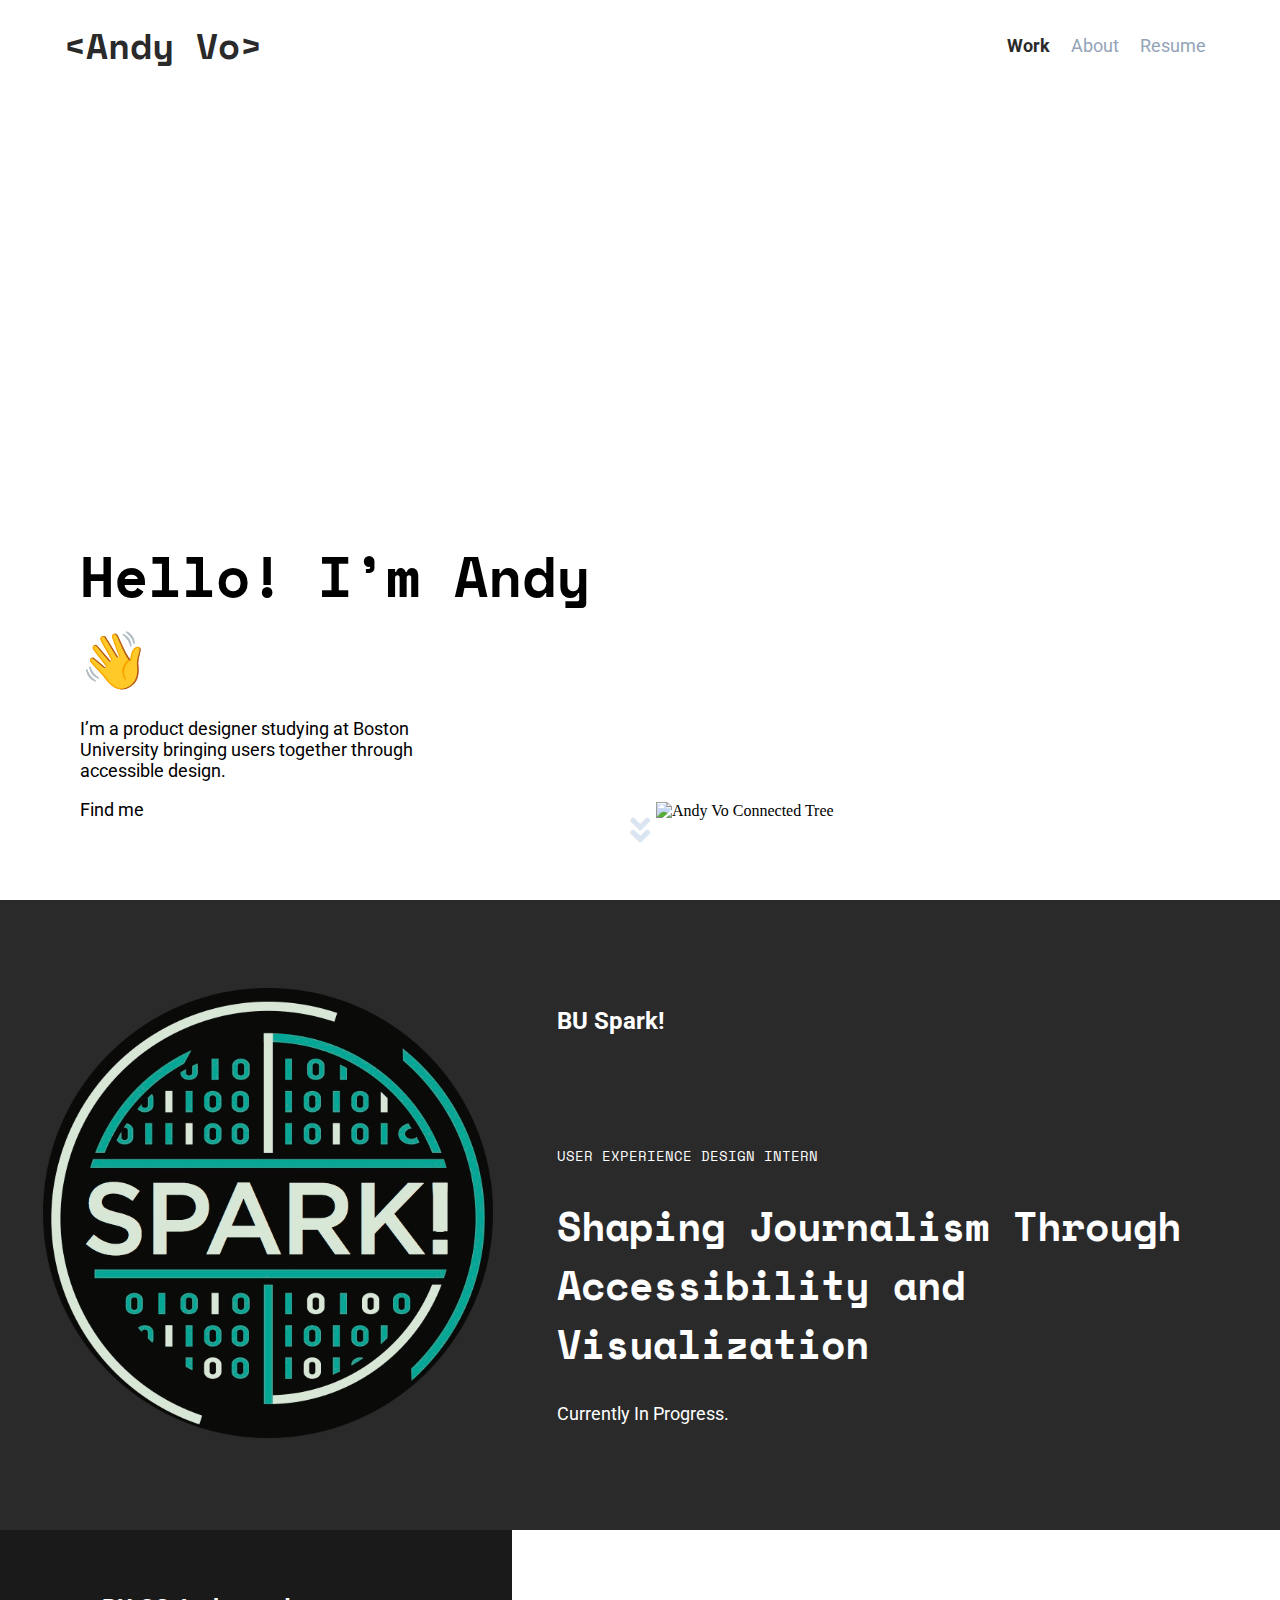
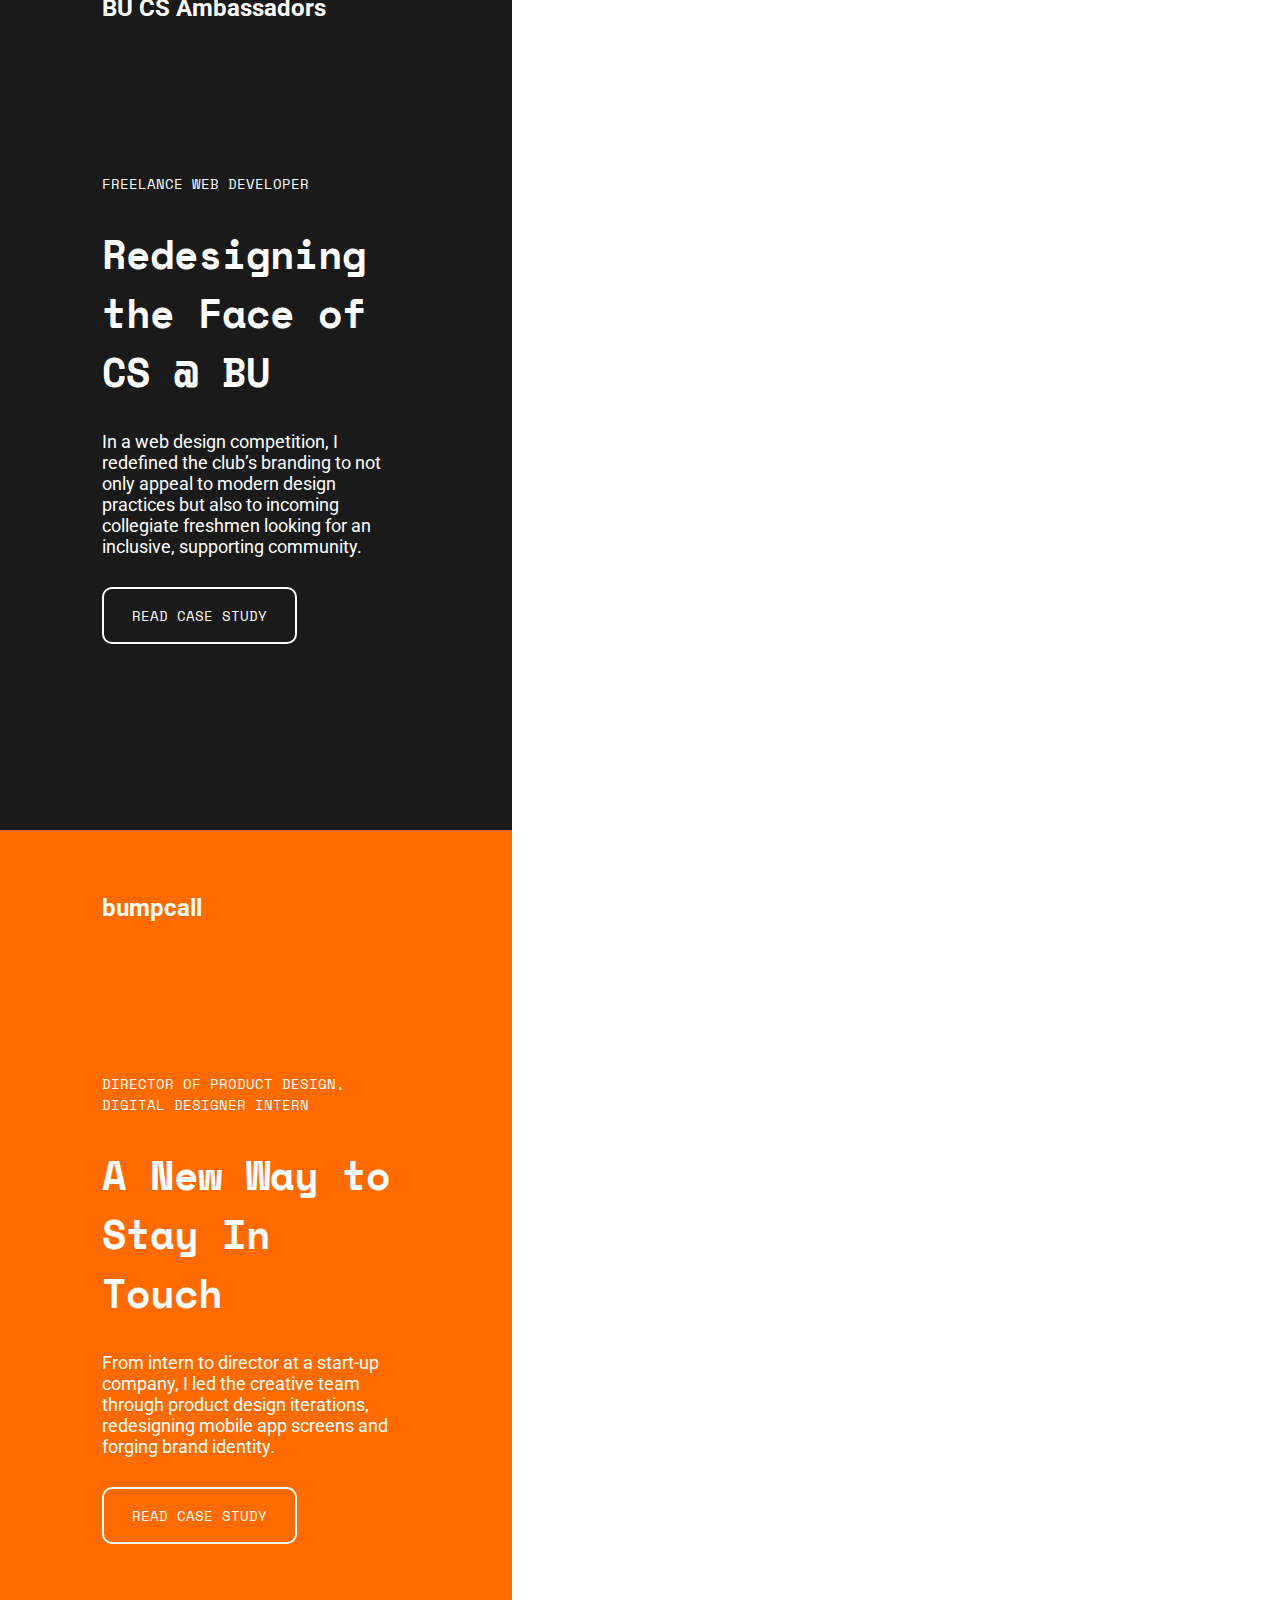
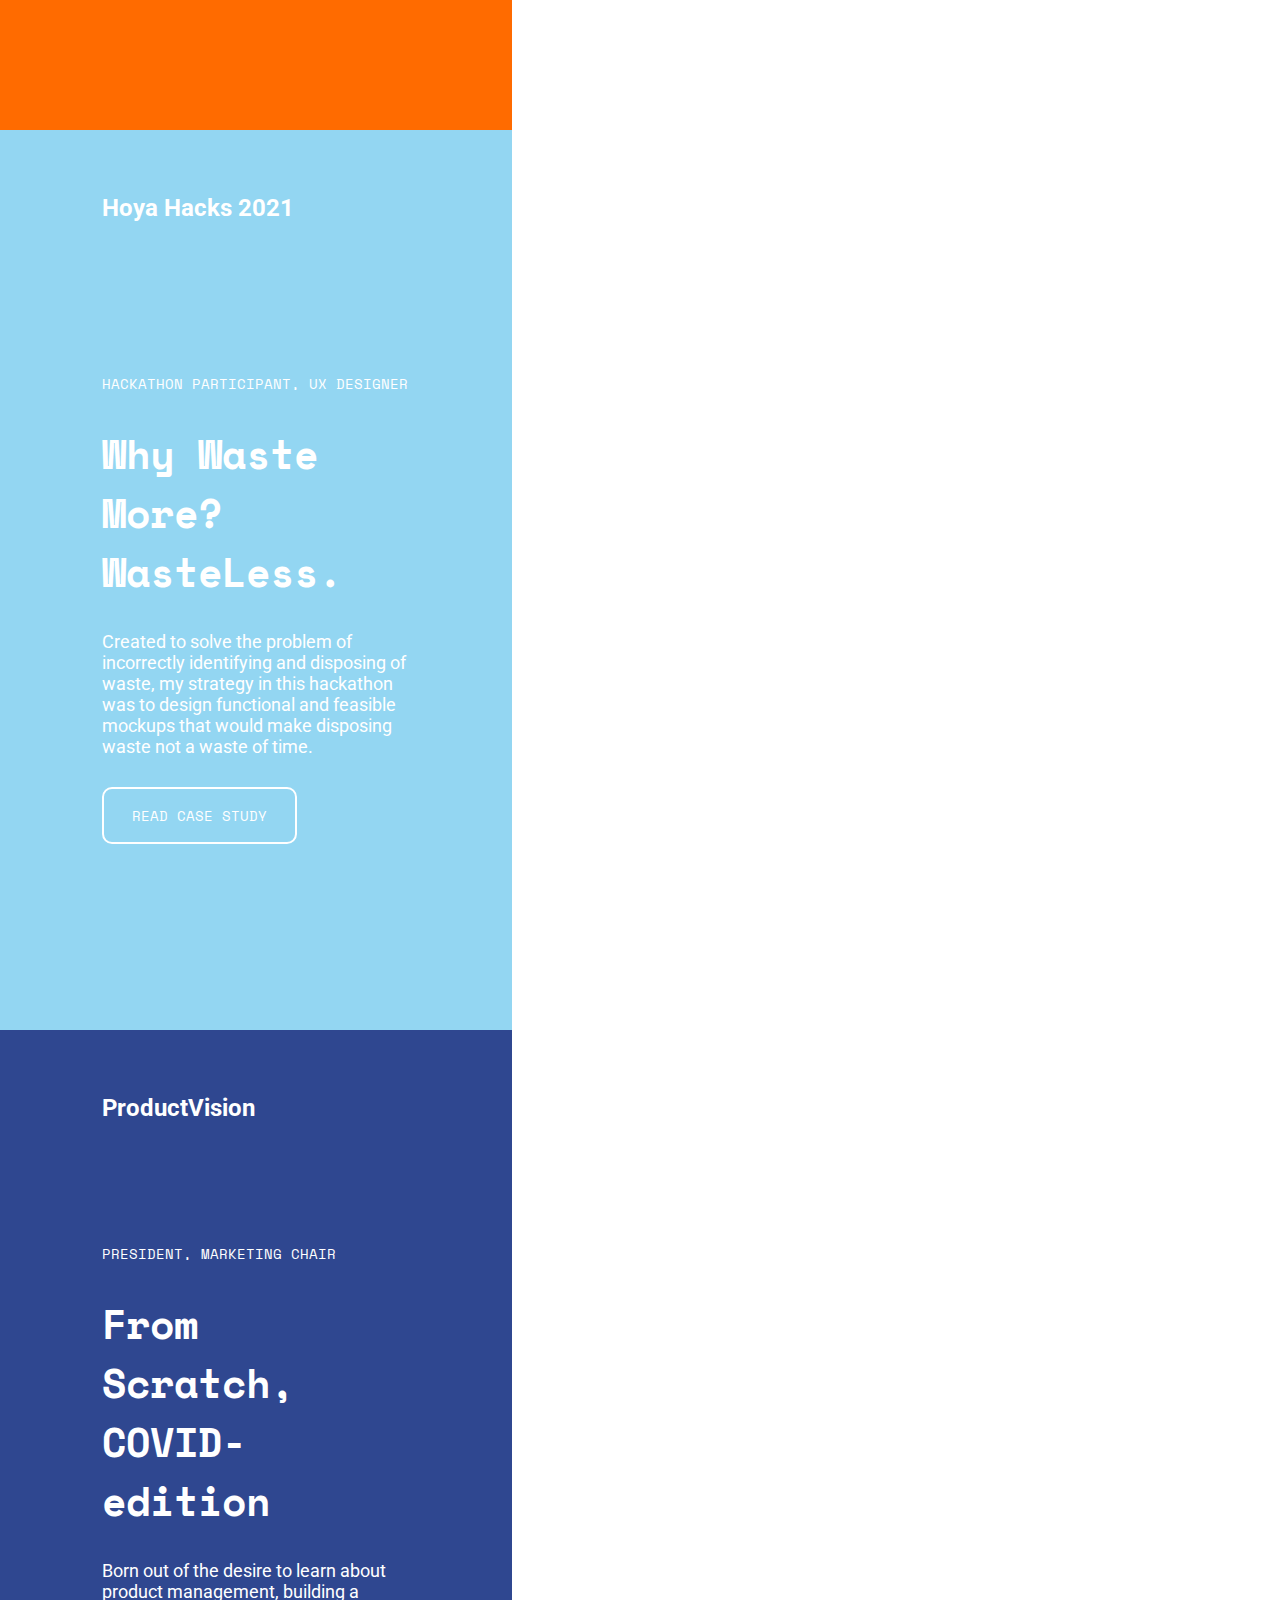
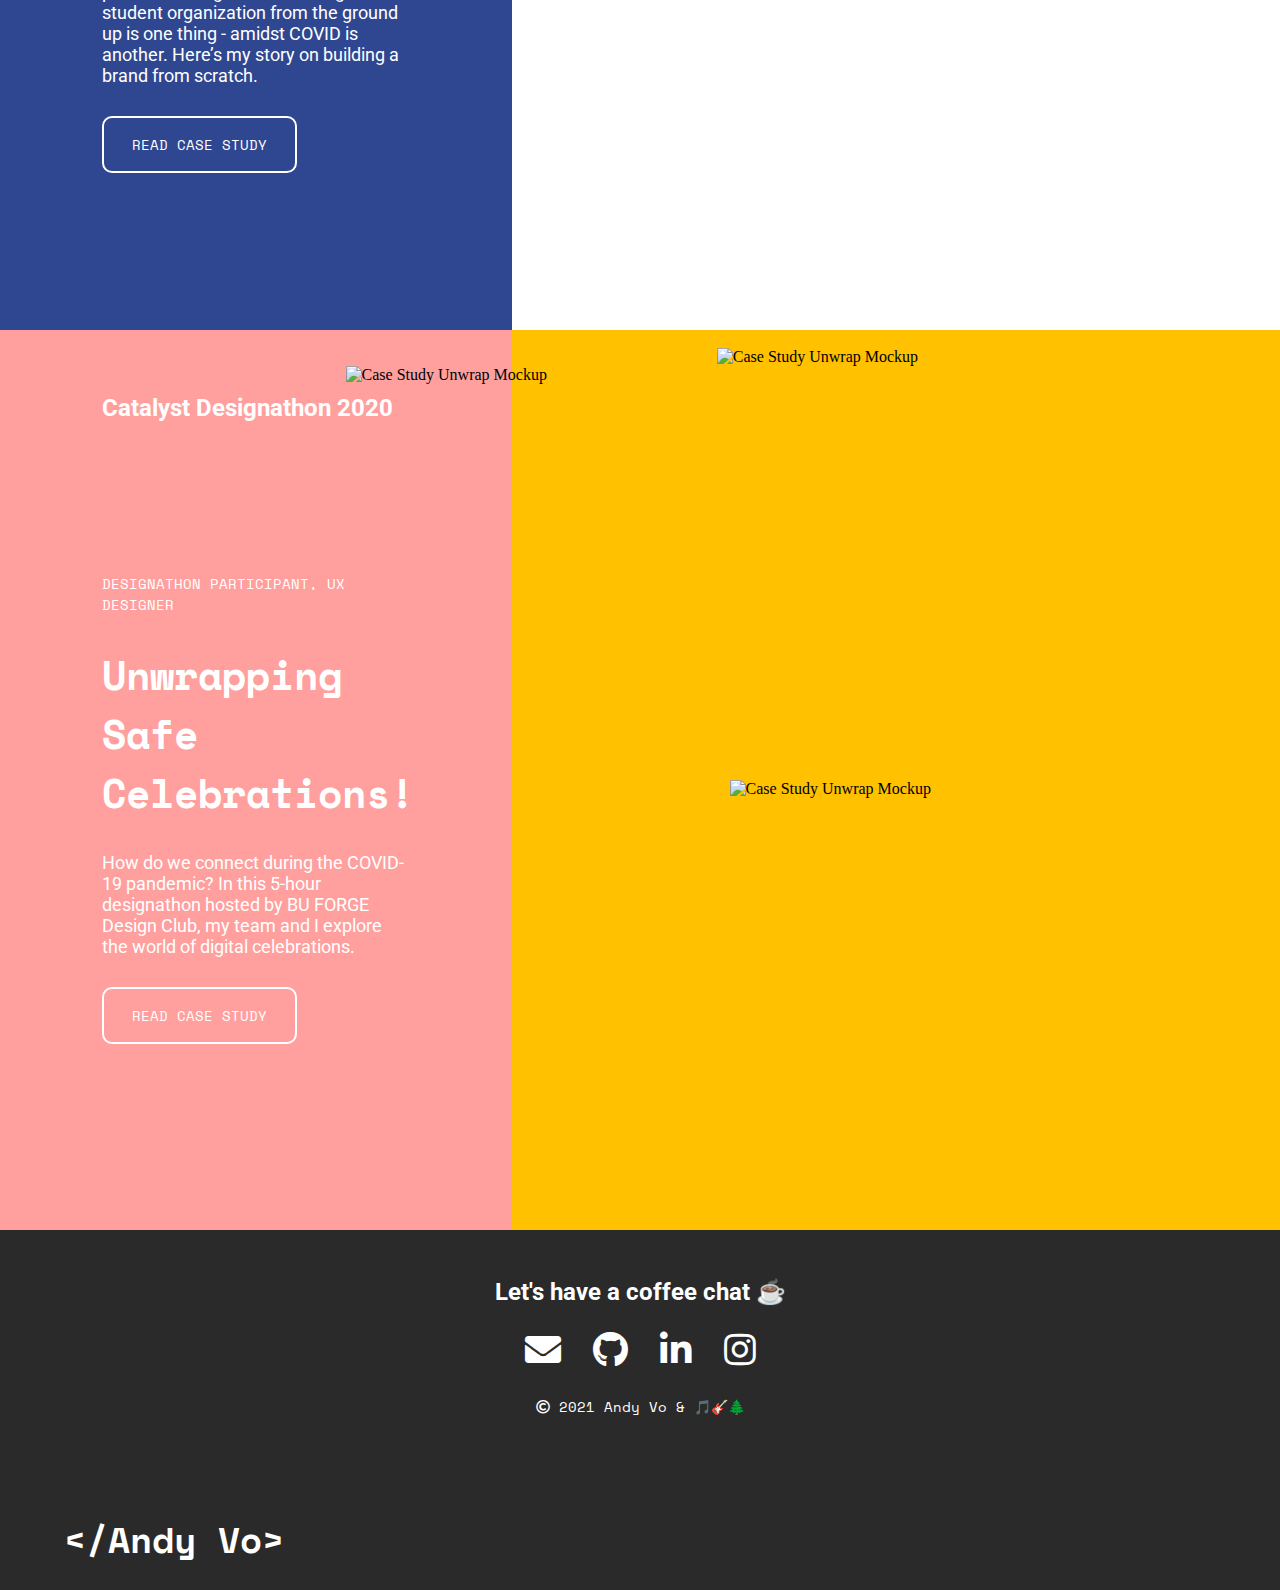
==== commit e279257a: "landing page things" ====
--- a/static/html/index.html
+++ b/static/html/index.html
@@ -42,7 +42,7 @@
             <div class="hamburgerline3"></div>
         </div>
         <ul class="menu">
-            <li class="item"><a href="/static/html/work.html">Work</a></li>
+            <li class="item active"><a href="#">Work</a></li>
             <li class="item"><a href="/static/html/about.html">About</a></li>
             <li class="item"><a href="/static/html/resume.html">Resume</a></li>
         </ul>
@@ -66,7 +66,20 @@
             <!-- click to scroll to first casestudy -->
             <div class="scrollDown"><a href="#study1"><i class="fas fa-angle-double-down"></i></a></div>
         </section>
-    
+        
+        <!-- current works -->
+        <section class="current">
+            <div class="current_pic">
+                <img src="/images/spark-logo-round.png" type="image/png" alt="BU Spark! logo">
+            </div>
+            <div class="current_info">
+                <h4 class="current_co">BU Spark!</h4>
+                <h5>User Experience Design Intern</h5>
+                <h2>Shaping Journalism Through Accessibility and Visualization</h2>
+                <p>Currently In Progress.</p>
+            </div>
+        </section>
+
         <!-- bucsambassadors -->
         <section class="casestudy" id="study1">
             <div class="casestudy_info" id="study1_card">
--- a/static/css/main.css
+++ b/static/css/main.css
@@ -6,6 +6,7 @@
   display: flex;
   align-items: flex-end;
   z-index: 2;
+  background-color: #FFF;
 }
 
 .hero_text {
@@ -97,6 +98,60 @@
   }
 }
 
+.current {
+  background-color: #2A2A2A;
+  color: #FFF;
+  width: 100%;
+  height: 70vh;
+  padding: 0 2rem;
+  position: relative;
+  display: flex;
+  align-items: center;
+  gap: 5vw;
+}
+
+.current_pic {
+  flex: 2;
+  text-align: right;
+}
+
+.current_pic > img {
+  width: auto;
+  height: 50vh;
+}
+
+.current_info {
+  flex: 3;
+}
+
+.current_info *:not(:last-child) {
+  margin-bottom: 1.875rem;
+}
+
+.current_co {
+  padding-bottom: 5rem;
+}
+
+@media screen and (max-width: 1023px) {
+  .current {
+    background-image: url(/images/casestudy_spark.png);
+    background-repeat: no-repeat;
+    background-size: cover;
+    background-position: center;
+    height: auto;
+    padding: 5% 8%;
+  }
+  .current_pic {
+    display: none;
+  }
+  .current_info {
+    background-color: rgba(42, 42, 42, 0.75);
+  }
+  .current_info * {
+    margin-bottom: 1.875rem;
+  }
+}
+
 .casestudy {
   background-color: #FFF;
   width: 100%;
@@ -281,6 +336,136 @@
   }
 }
 
+.about {
+  width: 100%;
+  height: auto;
+  padding: 5rem 5rem 10rem 5rem;
+  display: flex;
+  align-items: flex-start;
+  flex-direction: row;
+  gap: 4vw;
+}
+
+.about_text {
+  flex: 3;
+  color: #2A2A2A;
+}
+
+.about_text p {
+  padding-right: 8vw;
+}
+
+.about_text p a {
+  text-decoration: none;
+  color: #2A2A2A;
+  transition: color 150ms ease-in;
+}
+
+.about_text p a:hover {
+  color: #3D75B7;
+}
+
+.about_img {
+  position: relative;
+  flex: 2;
+}
+
+.about_img img {
+  transition: opacity 100ms ease-in;
+}
+
+.behind_image {
+  position: absolute;
+  width: 384px;
+  height: 512px;
+  border: 2px solid #3D75B7;
+  z-index: -1;
+  transition: all 200ms ease-out;
+}
+
+.behind_image.bi1 {
+  background-color: #3D75B7;
+  top: 20px;
+  right: -20px;
+}
+
+.behind_image.bi2 {
+  top: -20px;
+  right: 20px;
+}
+
+.about_img > img, .about_img > video {
+  width: 384px;
+  height: 512px;
+}
+
+.about_img > img:hover {
+  opacity: 0;
+}
+
+.about_img:hover .behind_image.bi1 {
+  top: -20px;
+  right: 20px;
+}
+
+.about_img:hover .behind_image.bi2 {
+  top: 20px;
+  right: -20px;
+}
+
+.before_image, .after_image {
+  position: absolute;
+  top: 0;
+  right: 0;
+  min-width: 252px;
+  min-height: 336px;
+}
+
+.before_image {
+  z-index: 2;
+}
+
+.after_image {
+  z-index: 1;
+}
+
+@media screen and (max-width: 1023px) {
+  .about {
+    flex-direction: column;
+  }
+  .about_img {
+    margin-bottom: 45vh;
+  }
+  .before_image, .after_image {
+    left: 0;
+  }
+  .about_img > img, .about_img > video {
+    width: 252px;
+    height: 336px;
+  }
+  .behind_image {
+    width: 252px;
+    height: 336px;
+  }
+  .behind_image.bi1 {
+    background-color: #3D75B7;
+    top: 20px;
+    left: 20px;
+  }
+  .behind_image.bi2 {
+    top: -20px;
+    left: -20px;
+  }
+  .about_img:hover .behind_image.bi1 {
+    top: -20px;
+    left: -20px;
+  }
+  .about_img:hover .behind_image.bi2 {
+    top: 20px;
+    left: 20px;
+  }
+}
+
 * {
   box-sizing: border-box;
   padding: 0;
@@ -373,7 +558,7 @@
   transition: all 200ms ease-in;
 }
 
-.menu li a:hover, .menu li a:focus {
+.menu li a:hover, .menu li a:active {
   color: #3D75B7;
 }
 
@@ -429,6 +614,7 @@
     align-items: center;
     transform: translateX(100%);
     transition: transform 0.5s ease-in;
+    z-index: 5;
   }
   .menu li {
     opacity: 0;
@@ -446,10 +632,14 @@
   .hamburger {
     display: block;
   }
+  .item.active a {
+    color: #FFF;
+  }
 }
 
 .nav-active {
   transform: translateX(0%);
+  z-index: 5;
 }
 
 @keyframes navLinkFade {
@@ -501,15 +691,16 @@
 }
 
 .copyright p {
-  font-size: 1.5rem;
+  font-size: 0.875rem;
 }
 
 .copyright_text {
   font-family: "Space Mono", monospace;
-  margin-bottom: 1.5rem;
+  margin-top: 1.5rem;
 }
 
 .socials {
+  margin-top: 1.5rem;
   display: flex;
   align-items: center;
   justify-content: center;
@@ -546,8 +737,5 @@
   footer .logo {
     font-size: 1.5rem;
   }
-  .copyright p {
-    font-size: 2vw;
-  }
 }
 /*# sourceMappingURL=main.css.map */